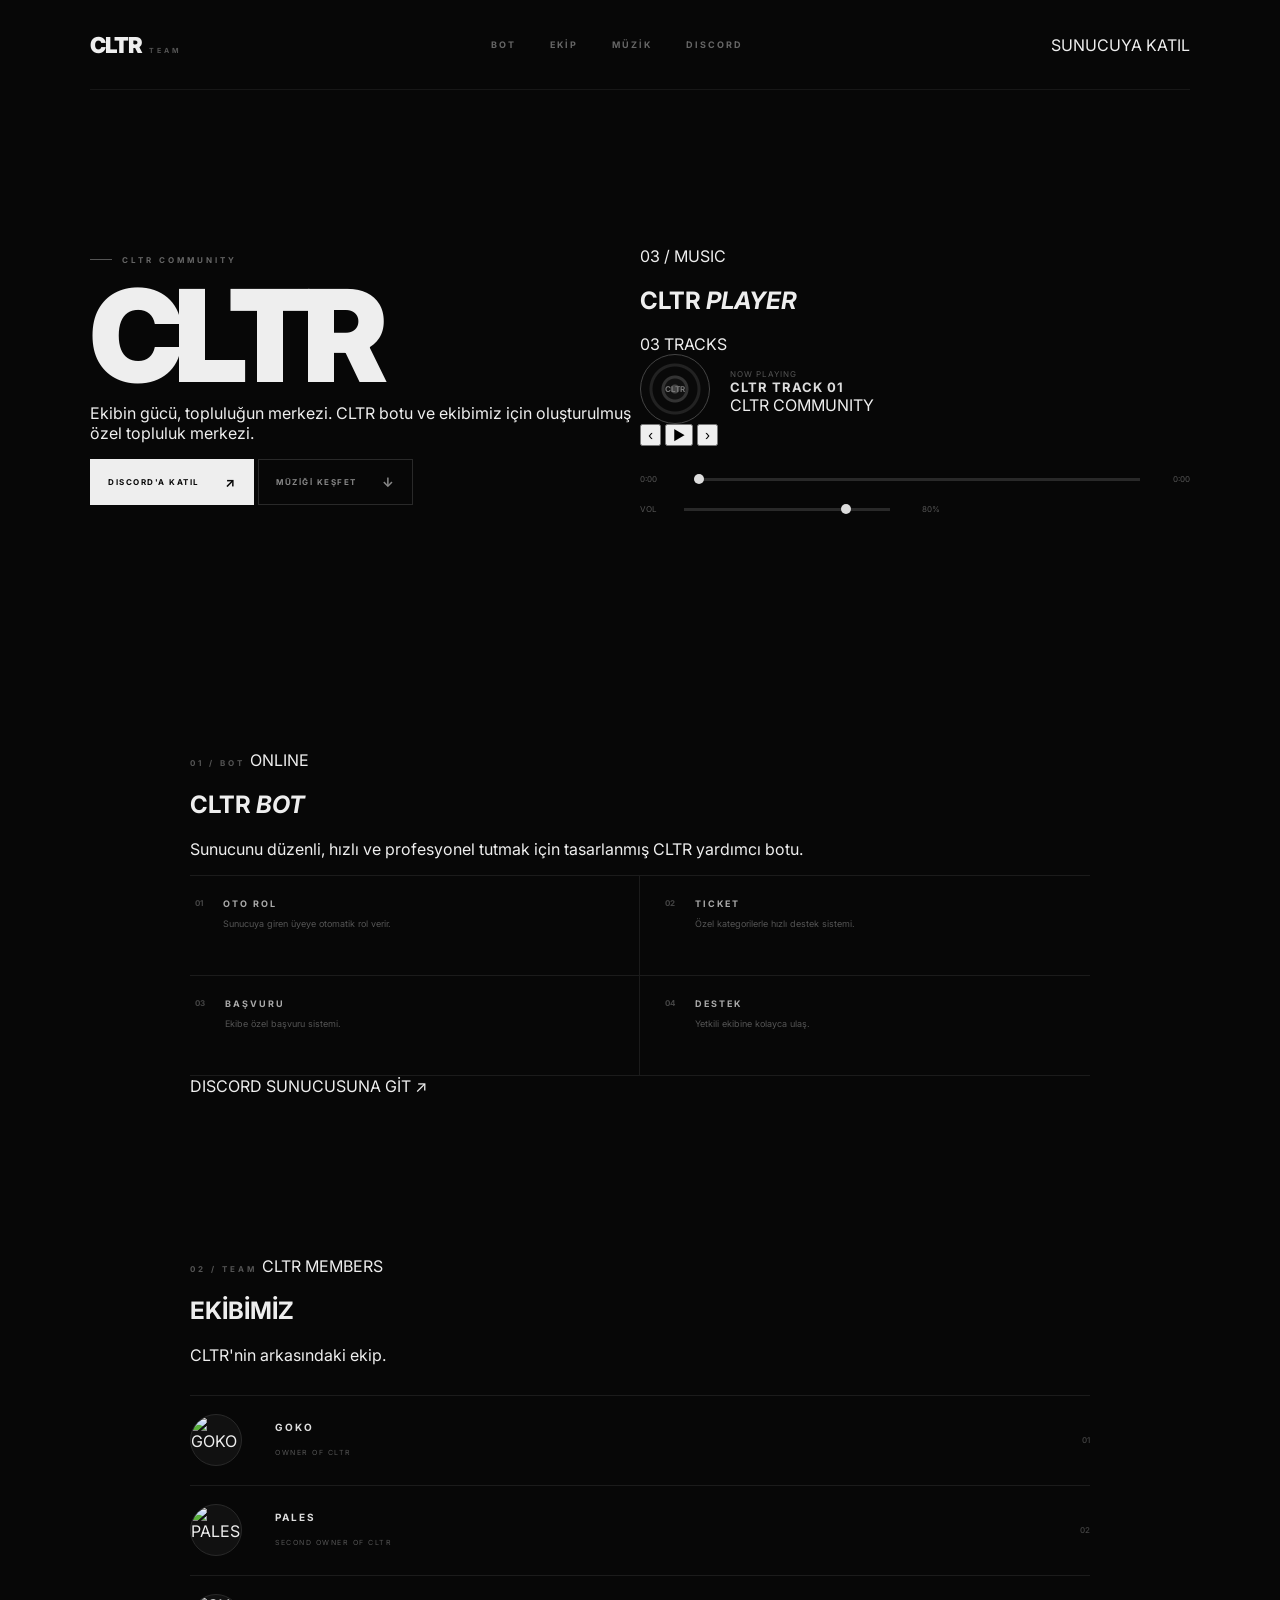
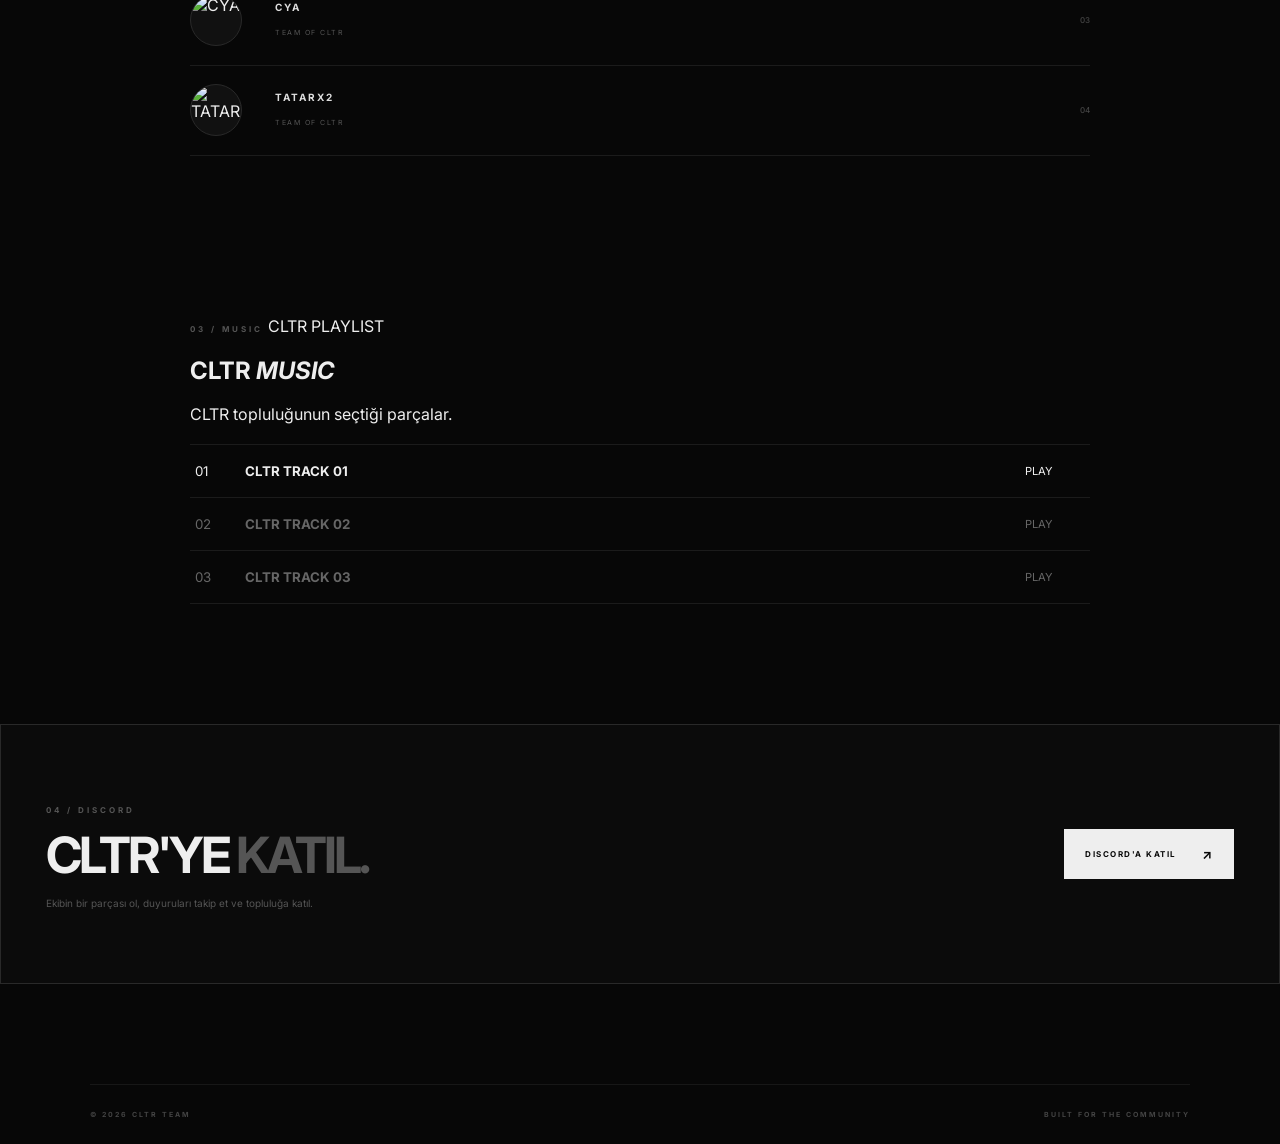
==== index.html @ 5820f18a "1" ====
<!DOCTYPE html>
<html lang="tr">

<head>

    <meta charset="UTF-8">

    <meta
        name="viewport"
        content="width=device-width, initial-scale=1.0"
    >

    <title>CLTR — Team & Community</title>

    <link rel="preconnect" href="https://fonts.googleapis.com">

    <link
        rel="preconnect"
        href="https://fonts.gstatic.com"
        crossorigin
    >

    <link
        href="https://fonts.googleapis.com/css2?family=Inter:wght@400;500;600;700;800;900&display=swap"
        rel="stylesheet"
    >

    <link
        rel="stylesheet"
        href="style.css"
    >

</head>


<body>


<!-- =====================================================
     HEADER
===================================================== -->

<header class="header">

    <a
        href="#"
        class="brand"
    >

        <span>CLTR</span>

        <small>TEAM</small>

    </a>


    <nav>

        <a href="#bot">BOT</a>

        <a href="#team">EKİP</a>

        <a href="#music">MÜZİK</a>

        <a href="#discord">DISCORD</a>

    </nav>


    <a
        href="https://discord.gg/cltrhouse"
        target="_blank"
        rel="noopener"
        class="nav-button"
    >

        SUNUCUYA KATIL

    </a>

</header>



<main>


<!-- =====================================================
     HERO
===================================================== -->

<section class="hero">


    <!-- SOL TARAF -->

    <div class="hero-left">

        <span class="eyebrow">

            <i></i>

            CLTR COMMUNITY

        </span>


        <h1>
            CLTR
        </h1>


        <p>

            Ekibin gücü, topluluğun merkezi.
            CLTR botu ve ekibimiz için oluşturulmuş
            özel topluluk merkezi.

        </p>


        <div class="hero-buttons">

            <a
                href="https://discord.gg/cltrhouse"
                target="_blank"
                rel="noopener"
                class="button primary"
            >

                DISCORD'A KATIL

                <span>↗</span>

            </a>


            <a
                href="#music"
                class="button secondary"
            >

                MÜZİĞİ KEŞFET

                <span>↓</span>

            </a>

        </div>

    </div>



    <!-- SAĞ TARAF PLAYER -->

    <div class="hero-player">


        <div class="hero-player-header">

            <div>

                <span class="player-label">
                    03 / MUSIC
                </span>

                <h2>
                    CLTR <em>PLAYER</em>
                </h2>

            </div>


            <span class="track-count">
                03 TRACKS
            </span>

        </div>



        <!-- NOW PLAYING -->

        <div class="now-playing">


            <div class="disc">

                <span>
                    CLTR
                </span>

            </div>


            <div class="song-info">

                <small>
                    NOW PLAYING
                </small>

                <strong id="songTitle">
                    CLTR TRACK 01
                </strong>

                <span id="songArtist">
                    CLTR COMMUNITY
                </span>

            </div>


        </div>



        <!-- KONTROLLER -->

        <div class="controls">


            <button
                type="button"
                id="prevBtn"
                aria-label="Önceki şarkı"
            >
                ‹
            </button>


            <button
                type="button"
                id="playBtn"
                class="play-button"
                aria-label="Oynat"
            >
                ▶
            </button>


            <button
                type="button"
                id="nextBtn"
                aria-label="Sonraki şarkı"
            >
                ›
            </button>


        </div>



        <!-- SÜRE -->

        <div class="timeline">

            <span id="currentTime">
                0:00
            </span>


            <input
                type="range"
                id="progress"
                min="0"
                max="100"
                value="0"
                step="0.1"
                aria-label="Şarkı ilerlemesi"
            >


            <span id="duration">
                0:00
            </span>

        </div>



        <!-- SES -->

        <div class="volume-row">

            <span>
                VOL
            </span>


            <input
                type="range"
                id="volume"
                min="0"
                max="1"
                value="0.8"
                step="0.01"
                aria-label="Ses"
            >


            <span id="volumeText">
                80%
            </span>

        </div>


    </div>


</section>



<!-- =====================================================
     BOT
===================================================== -->

<section
    id="bot"
    class="section"
>


    <div class="section-box">


        <div class="section-top">

            <span class="tag">
                01 / BOT
            </span>


            <span class="online">

                <i></i>

                ONLINE

            </span>

        </div>


        <h2 class="section-title">

            CLTR
            <em>BOT</em>

        </h2>


        <p class="section-description">

            Sunucunu düzenli, hızlı ve profesyonel tutmak
            için tasarlanmış CLTR yardımcı botu.

        </p>



        <div class="features">


            <article>

                <b>01</b>

                <div>

                    <strong>
                        OTO ROL
                    </strong>

                    <span>
                        Sunucuya giren üyeye otomatik rol verir.
                    </span>

                </div>

            </article>


            <article>

                <b>02</b>

                <div>

                    <strong>
                        TICKET
                    </strong>

                    <span>
                        Özel kategorilerle hızlı destek sistemi.
                    </span>

                </div>

            </article>


            <article>

                <b>03</b>

                <div>

                    <strong>
                        BAŞVURU
                    </strong>

                    <span>
                        Ekibe özel başvuru sistemi.
                    </span>

                </div>

            </article>


            <article>

                <b>04</b>

                <div>

                    <strong>
                        DESTEK
                    </strong>

                    <span>
                        Yetkili ekibine kolayca ulaş.
                    </span>

                </div>

            </article>


        </div>



        <a
            href="https://discord.gg/cltrhouse"
            target="_blank"
            rel="noopener"
            class="wide-button"
        >

            DISCORD SUNUCUSUNA GİT

            <span>↗</span>

        </a>


    </div>

</section>



<!-- =====================================================
     TEAM
===================================================== -->

<section
    id="team"
    class="section"
>


    <div class="section-box">


        <div class="section-top">

            <span class="tag">
                02 / TEAM
            </span>

            <span class="member-count">
                CLTR MEMBERS
            </span>

        </div>


        <h2 class="section-title">
            EKİBİMİZ
        </h2>


        <p class="section-description">
            CLTR'nin arkasındaki ekip.
        </p>



        <div class="members">


            <!-- GOKO -->

            <article class="member">

                <div class="avatar">

                    <img
                        src="https://i.hizliresim.com/iiesz8m.jpg"
                        alt="GOKO"
                    >

                </div>


                <div class="member-info">

                    <strong>
                        GOKO
                    </strong>

                    <span>
                        OWNER OF CLTR
                    </span>

                </div>


                <b>
                    01
                </b>

            </article>



            <!-- PALES -->

            <article class="member">

                <div class="avatar">

                    <img
                        src="https://i.hizliresim.com/eg77n0t.png"
                        alt="PALES"
                    >

                </div>


                <div class="member-info">

                    <strong>
                        PALES
                    </strong>

                    <span>
                        SECOND OWNER OF CLTR
                    </span>

                </div>


                <b>
                    02
                </b>

            </article>



            <!-- CYA -->

            <article class="member">

                <div class="avatar">

                    <img
                        src="https://i.hizliresim.com/c5vpa91.png"
                        alt="CYA"
                    >

                </div>


                <div class="member-info">

                    <strong>
                        CYA
                    </strong>

                    <span>
                        TEAM OF CLTR
                    </span>

                </div>


                <b>
                    03
                </b>

            </article>



            <!-- TATARX2 -->

            <article class="member">

                <div class="avatar">

                    <img
                        src="https://i.hizliresim.com/f1y0khs.png"
                        alt="TATARX2"
                    >

                </div>


                <div class="member-info">

                    <strong>
                        TATARX2
                    </strong>

                    <span>
                        TEAM OF CLTR
                    </span>

                </div>


                <b>
                    04
                </b>

            </article>


        </div>


    </div>

</section>



<!-- =====================================================
     MUSIC
===================================================== -->

<section
    id="music"
    class="section"
>


    <div class="section-box music-box">


        <div class="section-top">

            <span class="tag">
                03 / MUSIC
            </span>

            <span class="member-count">
                CLTR PLAYLIST
            </span>

        </div>


        <h2 class="section-title">

            CLTR
            <em>MUSIC</em>

        </h2>


        <p class="section-description">

            CLTR topluluğunun seçtiği parçalar.

        </p>



        <div class="track-list">


            <button
                type="button"
                class="track active"
                data-index="0"
            >

                <span>
                    01
                </span>

                <strong>
                    CLTR TRACK 01
                </strong>

                <small>
                    PLAY
                </small>

            </button>



            <button
                type="button"
                class="track"
                data-index="1"
            >

                <span>
                    02
                </span>

                <strong>
                    CLTR TRACK 02
                </strong>

                <small>
                    PLAY
                </small>

            </button>



            <button
                type="button"
                class="track"
                data-index="2"
            >

                <span>
                    03
                </span>

                <strong>
                    CLTR TRACK 03
                </strong>

                <small>
                    PLAY
                </small>

            </button>


        </div>


    </div>

</section>



<!-- =====================================================
     DISCORD
===================================================== -->

<section
    id="discord"
    class="discord-section"
>


    <div class="discord-box">


        <div>

            <span class="tag">
                04 / DISCORD
            </span>


            <h2>

                CLTR'YE
                <span>KATIL.</span>

            </h2>


            <p>

                Ekibin bir parçası ol,
                duyuruları takip et ve topluluğa katıl.

            </p>

        </div>



        <a
            href="https://discord.gg/cltrhouse"
            target="_blank"
            rel="noopener"
            class="button primary big"
        >

            DISCORD'A KATIL

            <span>↗</span>

        </a>


    </div>

</section>


</main>



<!-- =====================================================
     FOOTER
===================================================== -->

<footer>

    <span>
        © 2026 CLTR TEAM
    </span>


    <span>
        BUILT FOR THE COMMUNITY
    </span>

</footer>



<!-- =====================================================
     AUDIO
===================================================== -->

<audio
    id="audio"
    preload="metadata"
></audio>



<script src="script.js"></script>


</body>

</html>
---- style.css ----
/* =====================================================
   RESET
===================================================== */

* {
    box-sizing: border-box;
}

html {
    scroll-behavior: smooth;
}

body {
    margin: 0;
    padding: 0;
    background: #070707;
    color: #eee;
    font-family: "Inter", Arial, sans-serif;
    overflow-x: hidden;
}

a {
    color: inherit;
    text-decoration: none;
}

button,
input {
    font-family: inherit;
}


/* =====================================================
   HEADER
===================================================== */

.header {
    width: min(1100px, 90%);
    margin: 0 auto;
    height: 90px;

    display: flex;
    align-items: center;
    justify-content: space-between;

    border-bottom: 1px solid #171717;
}

.brand {
    display: flex;
    align-items: baseline;
    gap: 8px;
}

.brand span {
    color: #eee;
    font-size: 22px;
    font-weight: 900;
    letter-spacing: -1.5px;
}

.brand small {
    color: #555;
    font-size: 7px;
    font-weight: 700;
    letter-spacing: 3px;
}

nav {
    display: flex;
    align-items: center;
    gap: 34px;
}

nav a {
    color: #666;
    font-size: 9px;
    font-weight: 700;
    letter-spacing: 2px;

    transition: color .2s ease;
}

nav a:hover {
    color: #fff;
}

.nav-btn {
    padding: 11px 16px;

    border: 1px solid #333;

    color: #aaa;
    font-size: 8px;
    font-weight: 700;
    letter-spacing: 1.5px;

    transition: .2s ease;
}

.nav-btn:hover {
    color: #080808;
    background: #eee;
    border-color: #eee;
}


/* =====================================================
   HERO
===================================================== */

.hero {
    width: min(1100px, 90%);
    min-height: 580px;
    margin: 0 auto;

    display: grid;
    grid-template-columns: 1fr 1fr;
    align-items: center;

    position: relative;
}

.hero-copy {
    position: relative;
    z-index: 2;
}

.eyebrow {
    display: flex;
    align-items: center;
    gap: 10px;

    color: #666;

    font-size: 8px;
    font-weight: 700;
    letter-spacing: 3px;
}

.eyebrow i {
    width: 22px;
    height: 1px;
    display: block;
    background: #555;
}

.hero h1 {
    margin: 20px 0 15px;

    color: #eee;

    font-size: clamp(70px, 10vw, 150px);
    line-height: .8;
    font-weight: 900;
    letter-spacing: -9px;
}

.hero-copy p {
    width: min(430px, 100%);

    margin: 0;

    color: #666;

    font-size: 12px;
    line-height: 1.8;
}

.actions {
    display: flex;
    gap: 10px;
    margin-top: 30px;
}

.primary,
.secondary {
    display: inline-flex;
    align-items: center;
    gap: 25px;

    padding: 14px 17px;

    font-size: 8px;
    font-weight: 700;
    letter-spacing: 1.5px;

    transition: .2s ease;
}

.primary {
    color: #080808;
    background: #eee;
    border: 1px solid #eee;
}

.primary:hover {
    background: #fff;
}

.primary span,
.secondary span {
    font-size: 13px;
}

.secondary {
    color: #888;
    border: 1px solid #292929;
}

.secondary:hover {
    color: #eee;
    border-color: #666;
}


/* =====================================================
   HERO CLTR MARK
===================================================== */

.hero-mark {
    height: 400px;

    display: flex;
    align-items: center;
    justify-content: center;

    position: relative;
}

.chrome {
    position: relative;
    z-index: 3;

    color: #bbb;

    font-size: clamp(70px, 9vw, 130px);
    font-weight: 900;
    letter-spacing: -9px;

    text-shadow:
        0 1px 0 #fff,
        0 -1px 0 #555,
        2px 2px 0 #222,
        -2px -2px 0 #777;
}

.ring {
    position: absolute;

    border: 1px solid #222;
    border-radius: 50%;
}

.ring-a {
    width: 320px;
    height: 320px;
}

.ring-b {
    width: 220px;
    height: 220px;
    border-color: #303030;
}

.mark-line {
    position: absolute;
    bottom: 35px;

    color: #444;

    font-size: 7px;
    letter-spacing: 4px;
}


/* =====================================================
   SECTIONS
===================================================== */

.section {
    width: min(900px, 90%);
    margin: 0 auto;
    padding: 80px 0;
}

.panel {
    padding: 35px;

    border: 1px solid #292929;
    background: #0b0b0b;
}

.panel-head {
    display: flex;
    align-items: center;
    justify-content: space-between;

    margin-bottom: 25px;
}

.tag {
    color: #555;

    font-size: 8px;
    font-weight: 700;
    letter-spacing: 3px;
}

.count,
.music-count {
    color: #444;

    font-size: 7px;
    font-weight: 700;
    letter-spacing: 2px;
}

.status {
    display: flex;
    align-items: center;
    gap: 7px;

    color: #555;

    font-size: 7px;
    font-weight: 700;
    letter-spacing: 2px;
}

.status b {
    width: 5px;
    height: 5px;

    display: block;

    border-radius: 50%;
    background: #aaa;
}

.panel h2,
.music-head h2 {
    margin: 0 0 10px;

    color: #eee;

    font-size: 42px;
    line-height: 1;
    font-weight: 900;
    letter-spacing: -2.5px;
}

.panel h2 em,
.music-head h2 em {
    color: #666;
    font-style: normal;
}

.muted {
    margin: 0 0 35px;

    color: #555;

    font-size: 11px;
    line-height: 1.7;
}


/* =====================================================
   BOT FEATURES
===================================================== */

.features {
    display: grid;
    grid-template-columns: 1fr 1fr;

    border-top: 1px solid #1b1b1b;
}

.features article {
    min-height: 100px;
    padding: 22px 5px;

    display: flex;
    gap: 20px;

    border-bottom: 1px solid #1b1b1b;
}

.features article:nth-child(odd) {
    border-right: 1px solid #1b1b1b;
    padding-right: 25px;
}

.features article:nth-child(even) {
    padding-left: 25px;
}

.features article > b {
    color: #444;
    font-size: 8px;
}

.features strong {
    display: block;

    margin-bottom: 8px;

    color: #aaa;

    font-size: 9px;
    letter-spacing: 2px;
}

.features span {
    display: block;

    color: #555;

    font-size: 9px;
    line-height: 1.6;
}

.wide-btn {
    width: 100%;

    margin-top: 25px;
    padding: 16px;

    display: flex;
    justify-content: space-between;
    align-items: center;

    border: 1px solid #292929;

    color: #777;

    font-size: 8px;
    font-weight: 700;
    letter-spacing: 2px;

    transition: .2s ease;
}

.wide-btn:hover {
    color: #eee;
    border-color: #666;
}

.wide-btn span {
    font-size: 14px;
}


/* =====================================================
   TEAM
===================================================== */

.members {
    margin-top: 30px;

    border-top: 1px solid #1b1b1b;
}

.member {
    min-height: 90px;

    display: grid;
    grid-template-columns: 65px 1fr 30px;
    align-items: center;
    gap: 20px;

    border-bottom: 1px solid #1b1b1b;

    transition: background .2s ease;
}

.member:hover {
    background: #101010;
}

.avatar {
    width: 52px;
    height: 52px;

    overflow: hidden;

    border: 1px solid #292929;
    border-radius: 50%;

    background: #111;
}

.avatar img {
    width: 100%;
    height: 100%;

    display: block;

    object-fit: cover;
}

.member-info strong {
    display: block;

    margin-bottom: 6px;

    color: #ddd;

    font-size: 10px;
    letter-spacing: 2px;
}

.member-info span {
    color: #555;

    font-size: 7px;
    letter-spacing: 1.5px;
}

.member > b {
    color: #444;

    font-size: 8px;
    font-weight: 500;

    text-align: right;
}


/* =====================================================
   MUSIC HEAD
===================================================== */

.music-panel {
    padding: 0;
    border: 0;
    background: transparent;
}

.music-head {
    display: flex;
    justify-content: space-between;
    align-items: flex-end;

    margin-bottom: 30px;
}

.music-head p {
    margin: 0;

    color: #555;

    font-size: 10px;
}


/* =====================================================
   PLAYER
===================================================== */

.player {
    padding: 30px;

    border: 1px solid #292929;

    background: #0d0d0d;
}

.player-top {
    display: flex;
    align-items: center;
    justify-content: space-between;
}

.now-playing {
    display: flex;
    align-items: center;
    gap: 20px;
}


/* =====================================================
   DISC
===================================================== */

.disc {
    width: 70px;
    height: 70px;

    flex-shrink: 0;

    display: flex;
    align-items: center;
    justify-content: center;

    border: 1px solid #444;
    border-radius: 50%;

    background:
        radial-gradient(
            circle,
            #444 0 4px,
            #111 5px 10px,
            #333 11px 13px,
            #090909 14px 22px,
            #222 23px 25px,
            #090909 26px
        );

    color: #777;

    font-size: 8px;
    font-weight: 700;
}

.disc-center {
    width: 22px;
    height: 22px;

    display: flex;
    align-items: center;
    justify-content: center;

    border: 1px solid #444;
    border-radius: 50%;

    color: #777;

    font-size: 6px;
    letter-spacing: .5px;
}


/* =====================================================
   SONG INFO
===================================================== */

.song-info {
    display: flex;
    flex-direction: column;
}

.playing-label {
    margin-bottom: 7px;

    color: #444;

    font-size: 7px;
    font-weight: 700;
    letter-spacing: 3px;
}

.song-info strong {
    color: #ddd;

    font-size: 13px;
    letter-spacing: 1px;
}

.song-info small {
    margin-top: 5px;

    color: #555;

    font-size: 8px;
    letter-spacing: 1px;
}


/* =====================================================
   PLAYER CONTROLS
===================================================== */

.player-actions {
    display: flex;
    align-items: center;
    gap: 10px;
}

.control {
    width: 42px;
    height: 42px;

    display: flex;
    align-items: center;
    justify-content: center;

    border: 1px solid #333;

    background: #111;
    color: #aaa;

    cursor: pointer;

    font-size: 22px;

    transition: .2s ease;
}

.control:hover {
    color: #fff;
    border-color: #777;
}

.control.play {
    width: 52px;
    height: 52px;

    border-color: #eee;

    background: #eee;
    color: #080808;

    font-size: 13px;
}

.control.play:hover {
    background: #fff;
}


/* =====================================================
   TIMELINE
===================================================== */

.timeline {
    display: grid;
    grid-template-columns: 40px 1fr 40px;
    align-items: center;
    gap: 12px;

    margin-top: 28px;
}

.timeline span {
    color: #555;

    font-size: 8px;
}

.timeline span:last-child {
    text-align: right;
}


/* =====================================================
   RANGE
===================================================== */

input[type="range"] {
    width: 100%;
    height: 3px;

    appearance: none;
    -webkit-appearance: none;

    background: #292929;

    cursor: pointer;
    outline: none;
}

input[type="range"]::-webkit-slider-thumb {
    width: 10px;
    height: 10px;

    appearance: none;
    -webkit-appearance: none;

    border-radius: 50%;

    background: #ddd;
}

input[type="range"]::-moz-range-thumb {
    width: 10px;
    height: 10px;

    border: 0;
    border-radius: 50%;

    background: #ddd;
}


/* =====================================================
   VOLUME
===================================================== */

.volume-row {
    max-width: 300px;

    display: grid;
    grid-template-columns: 30px 1fr 40px;
    align-items: center;
    gap: 12px;

    margin-top: 20px;
}

.volume-row span {
    color: #555;

    font-size: 8px;
}

.volume-row span:last-child {
    text-align: right;
}


/* =====================================================
   TRACK LIST
===================================================== */

.track-list {
    margin-top: 20px;

    border-top: 1px solid #1b1b1b;
}

.track {
    width: 100%;
    min-height: 48px;

    display: grid;
    grid-template-columns: 50px 1fr 60px;
    align-items: center;

    padding: 18px 5px;

    border: 0;
    border-bottom: 1px solid #1b1b1b;

    background: transparent;

    color: #666;

    text-align: left;

    cursor: pointer;

    transition: .2s ease;
}

.track:hover {
    color: white;
    background: #101010;
}

.track.active {
    color: #eee;
}

.track-number {
    color: #444;

    font-size: 9px;
}

.track-name {
    font-size: 10px;
    font-weight: 700;
    letter-spacing: 2px;
}

.track-status {
    color: #444;

    font-size: 8px;
    letter-spacing: 2px;

    text-align: right;
}

.track.active .track-status {
    color: #eee;
}


/* =====================================================
   DISCORD
===================================================== */

.discord-section {
    padding-top: 40px;
    padding-bottom: 100px;
}

.discord-box {
    min-height: 260px;

    padding: 45px;

    display: flex;
    align-items: center;
    justify-content: space-between;

    border: 1px solid #292929;

    background: #0b0b0b;
}

.discord-box h2 {
    margin: 15px 0;

    color: #eee;

    font-size: 50px;
    line-height: .95;
    letter-spacing: -3px;
}

.discord-box h2 span {
    color: #555;
}

.discord-box p {
    max-width: 350px;

    margin: 0;

    color: #555;

    font-size: 10px;
    line-height: 1.7;
}

.primary.big {
    padding: 16px 20px;
}


/* =====================================================
   FOOTER
===================================================== */

footer {
    width: min(1100px, 90%);
    margin: 0 auto;

    padding: 25px 0;

    display: flex;
    justify-content: space-between;

    border-top: 1px solid #171717;

    color: #444;

    font-size: 7px;
    font-weight: 700;
    letter-spacing: 2px;
}


/* =====================================================
   MOBILE
===================================================== */

@media (max-width: 700px) {

    .header {
        height: auto;
        min-height: 80px;

        flex-wrap: wrap;
        gap: 20px;

        padding: 20px 0;
    }

    nav {
        order: 3;

        width: 100%;

        justify-content: center;

        gap: 20px;
    }

    .hero {
        min-height: auto;

        grid-template-columns: 1fr;

        padding: 80px 0;
    }

    .hero-mark {
        height: 280px;

        margin-top: 40px;
    }

    .ring-a {
        width: 250px;
        height: 250px;
    }

    .ring-b {
        width: 170px;
        height: 170px;
    }

    .chrome {
        font-size: 75px;
    }

    .panel {
        padding: 22px;
    }

    .features {
        grid-template-columns: 1fr;
    }

    .features article:nth-child(odd) {
        border-right: 0;
        padding-right: 5px;
    }

    .features article:nth-child(even) {
        padding-left: 5px;
    }

    .music-head {
        align-items: flex-start;
        flex-direction: column;
        gap: 15px;
    }

    .music-head h2 {
        font-size: 35px;
    }

    .player {
        padding: 20px;
    }

    .player-top {
        flex-direction: column;
        align-items: flex-start;
        gap: 25px;
    }

    .player-actions {
        width: 100%;
        justify-content: center;
    }

    .discord-box {
        padding: 30px;

        align-items: flex-start;
        flex-direction: column;

        gap: 30px;
    }

    .discord-box h2 {
        font-size: 40px;
    }

    footer {
        flex-direction: column;
        gap: 10px;
    }

}


@media (max-width: 450px) {

    .header {
        align-items: flex-start;
    }

    .nav-btn {
        display: none;
    }

    nav {
        justify-content: flex-start;
        flex-wrap: wrap;
    }

    .actions {
        flex-direction: column;
        align-items: flex-start;
    }

    .hero h1 {
        font-size: 80px;
    }

    .panel h2 {
        font-size: 34px;
    }

    .player {
        padding: 18px;
    }

    .now-playing {
        gap: 14px;
    }

    .disc {
        width: 58px;
        height: 58px;
    }

    .song-info strong {
        font-size: 11px;
    }

    .timeline {
        grid-template-columns: 32px 1fr 32px;
        gap: 7px;
    }

    .track {
        grid-template-columns: 35px 1fr 45px;
    }

}
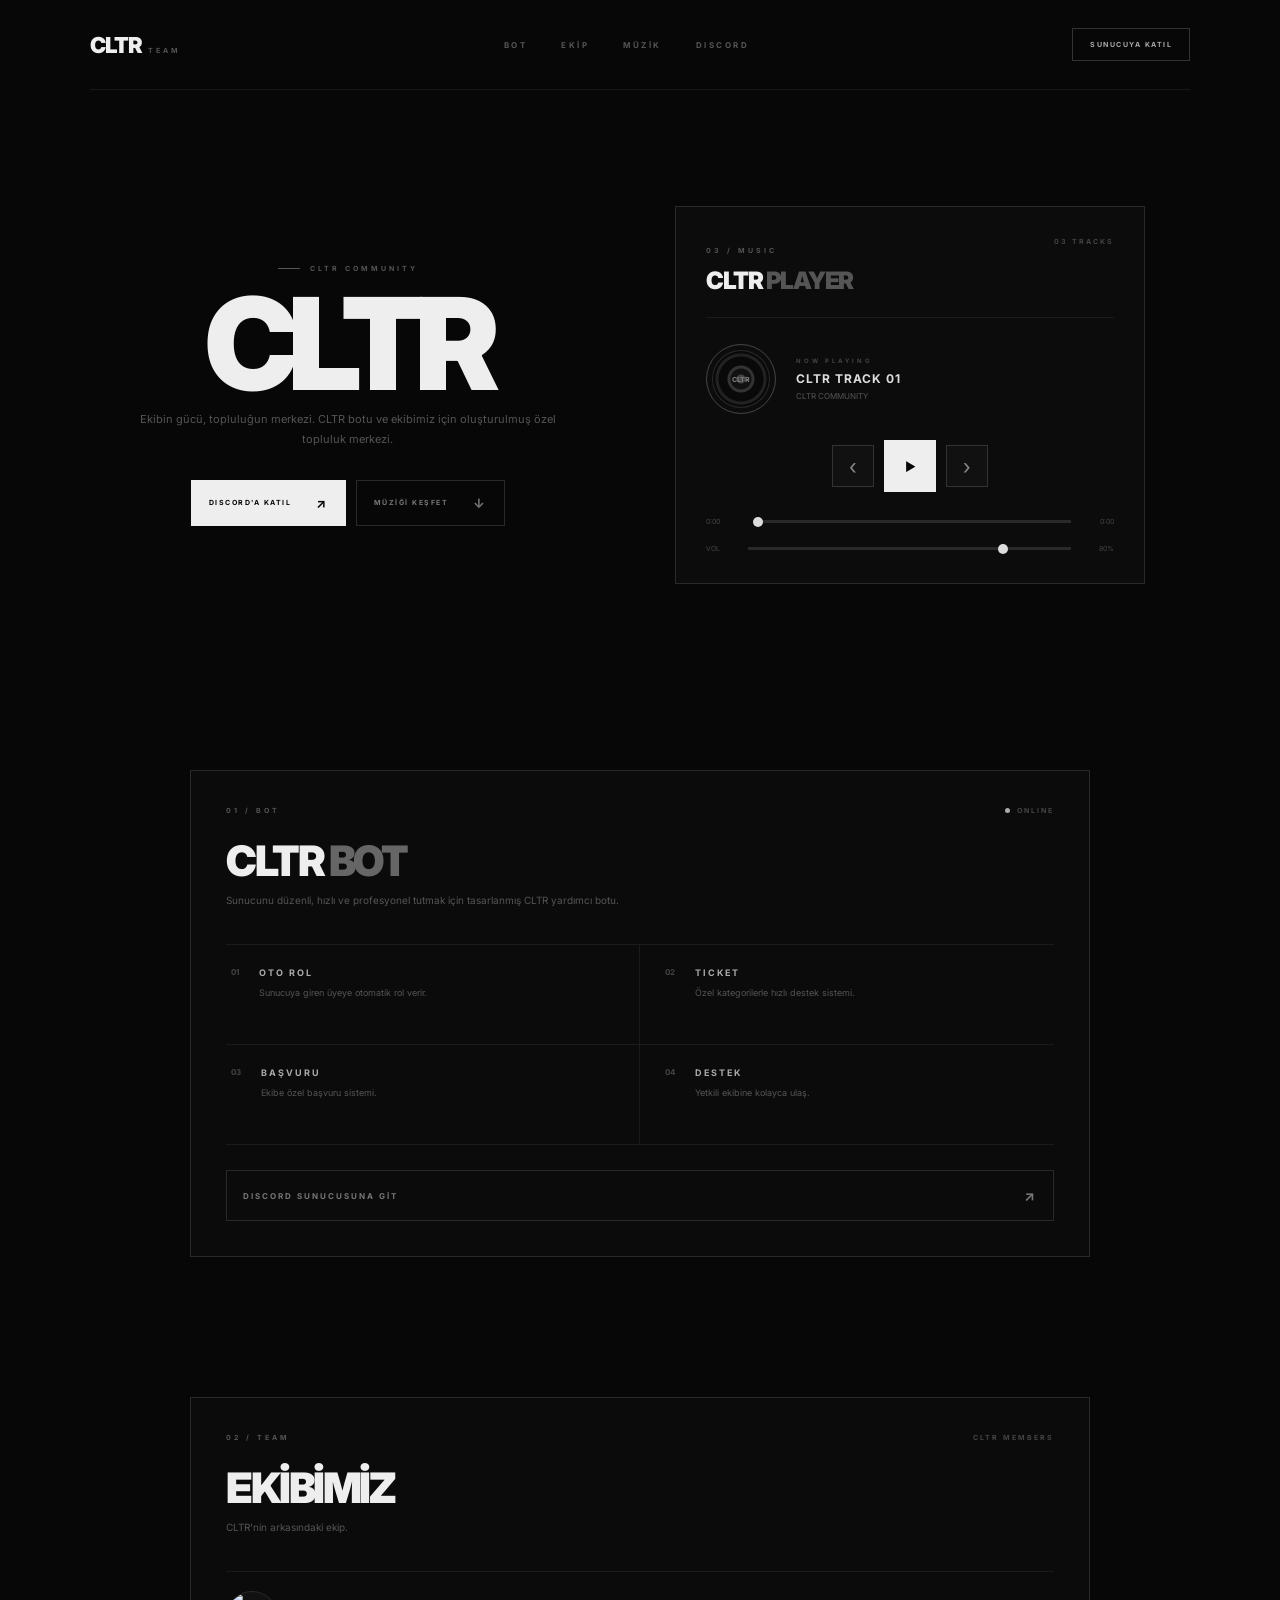
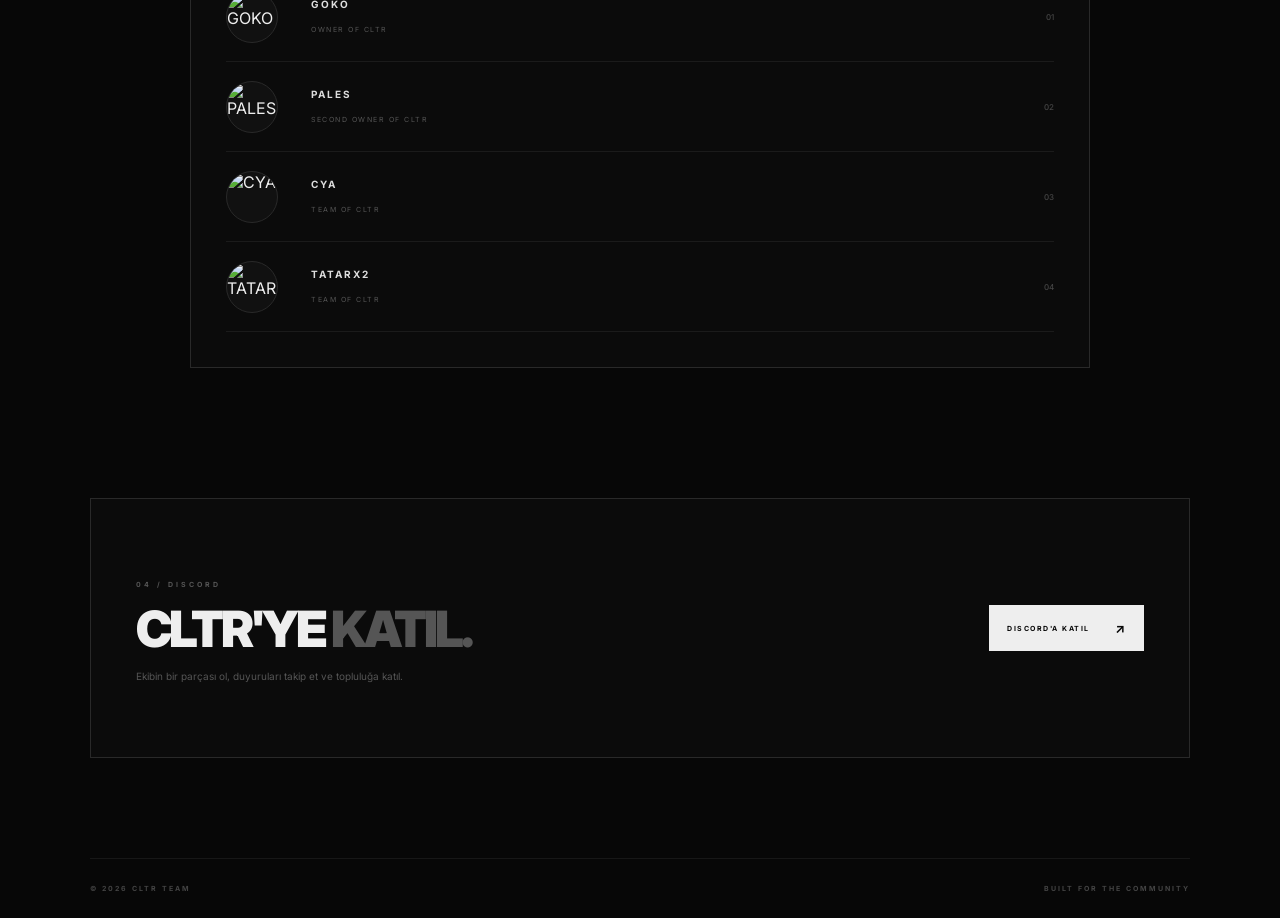
==== commit 3dd1eedf: "2" ====
--- a/index.html
+++ b/index.html
@@ -653,122 +653,7 @@
 
 
 
-<!-- =====================================================
-     MUSIC
-===================================================== -->
-
-<section
-    id="music"
-    class="section"
->
-
-
-    <div class="section-box music-box">
-
-
-        <div class="section-top">
-
-            <span class="tag">
-                03 / MUSIC
-            </span>
-
-            <span class="member-count">
-                CLTR PLAYLIST
-            </span>
-
-        </div>
-
-
-        <h2 class="section-title">
-
-            CLTR
-            <em>MUSIC</em>
-
-        </h2>
-
-
-        <p class="section-description">
-
-            CLTR topluluğunun seçtiği parçalar.
-
-        </p>
-
-
-
-        <div class="track-list">
-
-
-            <button
-                type="button"
-                class="track active"
-                data-index="0"
-            >
-
-                <span>
-                    01
-                </span>
-
-                <strong>
-                    CLTR TRACK 01
-                </strong>
-
-                <small>
-                    PLAY
-                </small>
-
-            </button>
-
-
-
-            <button
-                type="button"
-                class="track"
-                data-index="1"
-            >
-
-                <span>
-                    02
-                </span>
-
-                <strong>
-                    CLTR TRACK 02
-                </strong>
-
-                <small>
-                    PLAY
-                </small>
-
-            </button>
-
-
-
-            <button
-                type="button"
-                class="track"
-                data-index="2"
-            >
-
-                <span>
-                    03
-                </span>
-
-                <strong>
-                    CLTR TRACK 03
-                </strong>
-
-                <small>
-                    PLAY
-                </small>
-
-            </button>
-
-
-        </div>
-
-
-    </div>
-
-</section>
+
 
 
 
--- a/style.css
+++ b/style.css
@@ -13,9 +13,12 @@
 body {
     margin: 0;
     padding: 0;
+
     background: #070707;
     color: #eee;
+
     font-family: "Inter", Arial, sans-serif;
+
     overflow-x: hidden;
 }
 
@@ -36,71 +39,91 @@
 
 .header {
     width: min(1100px, 90%);
+    height: 90px;
+
     margin: 0 auto;
-    height: 90px;
 
     display: flex;
     align-items: center;
     justify-content: space-between;
 
-    border-bottom: 1px solid #171717;
-}
+    border-bottom: 1px solid #181818;
+}
+
+
+/* LOGO */
 
 .brand {
     display: flex;
     align-items: baseline;
-    gap: 8px;
+    gap: 7px;
 }
 
 .brand span {
     color: #eee;
+
     font-size: 22px;
     font-weight: 900;
+
     letter-spacing: -1.5px;
 }
 
 .brand small {
     color: #555;
+
     font-size: 7px;
     font-weight: 700;
+
     letter-spacing: 3px;
 }
 
+
+/* NAV */
+
 nav {
     display: flex;
     align-items: center;
+
     gap: 34px;
 }
 
 nav a {
-    color: #666;
-    font-size: 9px;
-    font-weight: 700;
-    letter-spacing: 2px;
-
-    transition: color .2s ease;
-}
-
-nav a:hover {
-    color: #fff;
-}
-
-.nav-btn {
-    padding: 11px 16px;
-
-    border: 1px solid #333;
-
-    color: #aaa;
+    color: #555;
+
     font-size: 8px;
     font-weight: 700;
+
+    letter-spacing: 2.5px;
+
+    transition: color .2s ease;
+}
+
+nav a:hover {
+    color: #eee;
+}
+
+
+/* NAV BUTTON */
+
+.nav-button {
+    padding: 11px 17px;
+
+    border: 1px solid #333;
+
+    color: #aaa;
+
+    font-size: 7px;
+    font-weight: 700;
+
     letter-spacing: 1.5px;
 
     transition: .2s ease;
 }
 
-.nav-btn:hover {
-    color: #080808;
+.nav-button:hover {
     background: #eee;
+    color: #070707;
+
     border-color: #eee;
 }
 
@@ -111,478 +134,233 @@
 
 .hero {
     width: min(1100px, 90%);
-    min-height: 580px;
+
+    min-height: 610px;
+
     margin: 0 auto;
 
     display: grid;
+
     grid-template-columns: 1fr 1fr;
-    align-items: center;
-
-    position: relative;
-}
-
-.hero-copy {
-    position: relative;
-    z-index: 2;
-}
+
+    align-items: center;
+
+    gap: 70px;
+}
+
+
+/* SOL */
+
+.hero-left {
+    display: flex;
+
+    flex-direction: column;
+
+    align-items: center;
+
+    text-align: center;
+}
+
+
+/* EYEBROW */
 
 .eyebrow {
     display: flex;
-    align-items: center;
+
+    align-items: center;
+
     gap: 10px;
 
-    color: #666;
-
-    font-size: 8px;
+    color: #555;
+
+    font-size: 7px;
     font-weight: 700;
+
     letter-spacing: 3px;
 }
 
 .eyebrow i {
     width: 22px;
     height: 1px;
-    display: block;
+
     background: #555;
 }
 
-.hero h1 {
+
+/* CLTR */
+
+.hero-left h1 {
     margin: 20px 0 15px;
 
     color: #eee;
 
-    font-size: clamp(70px, 10vw, 150px);
+    font-size: clamp(90px, 10vw, 145px);
+
     line-height: .8;
+
     font-weight: 900;
-    letter-spacing: -9px;
-}
-
-.hero-copy p {
-    width: min(430px, 100%);
+
+    letter-spacing: -10px;
+}
+
+
+/* TEXT */
+
+.hero-left p {
+    width: 430px;
+    max-width: 100%;
 
     margin: 0;
 
-    color: #666;
-
-    font-size: 12px;
+    color: #555;
+
+    font-size: 11px;
+
     line-height: 1.8;
 }
 
-.actions {
-    display: flex;
+
+/* BUTTONS */
+
+.hero-buttons {
+    display: flex;
+
     gap: 10px;
+
     margin-top: 30px;
 }
 
-.primary,
-.secondary {
+.button {
     display: inline-flex;
-    align-items: center;
+
+    align-items: center;
+    justify-content: space-between;
+
     gap: 25px;
 
     padding: 14px 17px;
 
-    font-size: 8px;
+    font-size: 7px;
+
     font-weight: 700;
+
     letter-spacing: 1.5px;
 
     transition: .2s ease;
 }
 
-.primary {
+.button.primary {
     color: #080808;
+
     background: #eee;
+
     border: 1px solid #eee;
 }
 
-.primary:hover {
+.button.primary:hover {
     background: #fff;
 }
 
-.primary span,
-.secondary span {
+.button.secondary {
+    color: #777;
+
+    border: 1px solid #292929;
+}
+
+.button.secondary:hover {
+    color: #eee;
+
+    border-color: #666;
+}
+
+.button span {
     font-size: 13px;
 }
 
-.secondary {
-    color: #888;
+
+/* =====================================================
+   HERO PLAYER
+===================================================== */
+
+.hero-player {
+    width: 100%;
+
+    max-width: 470px;
+
+    padding: 30px;
+
     border: 1px solid #292929;
-}
-
-.secondary:hover {
+
+    background: #0c0c0c;
+}
+
+
+/* HEADER */
+
+.hero-player-header {
+    display: flex;
+
+    align-items: flex-start;
+    justify-content: space-between;
+
+    padding-bottom: 22px;
+
+    border-bottom: 1px solid #1c1c1c;
+}
+
+.player-label {
+    color: #555;
+
+    font-size: 7px;
+
+    font-weight: 700;
+
+    letter-spacing: 3px;
+}
+
+.hero-player-header h2 {
+    margin: 9px 0 0;
+
     color: #eee;
-    border-color: #666;
-}
-
-
-/* =====================================================
-   HERO CLTR MARK
-===================================================== */
-
-.hero-mark {
-    height: 400px;
-
-    display: flex;
-    align-items: center;
-    justify-content: center;
-
-    position: relative;
-}
-
-.chrome {
-    position: relative;
-    z-index: 3;
-
-    color: #bbb;
-
-    font-size: clamp(70px, 9vw, 130px);
+
+    font-size: 24px;
+
     font-weight: 900;
-    letter-spacing: -9px;
-
-    text-shadow:
-        0 1px 0 #fff,
-        0 -1px 0 #555,
-        2px 2px 0 #222,
-        -2px -2px 0 #777;
-}
-
-.ring {
-    position: absolute;
-
-    border: 1px solid #222;
-    border-radius: 50%;
-}
-
-.ring-a {
-    width: 320px;
-    height: 320px;
-}
-
-.ring-b {
-    width: 220px;
-    height: 220px;
-    border-color: #303030;
-}
-
-.mark-line {
-    position: absolute;
-    bottom: 35px;
-
+
+    letter-spacing: -1.5px;
+}
+
+.hero-player-header h2 em {
+    color: #555;
+
+    font-style: normal;
+}
+
+.track-count {
     color: #444;
 
     font-size: 7px;
-    letter-spacing: 4px;
-}
-
-
-/* =====================================================
-   SECTIONS
-===================================================== */
-
-.section {
-    width: min(900px, 90%);
-    margin: 0 auto;
-    padding: 80px 0;
-}
-
-.panel {
-    padding: 35px;
-
-    border: 1px solid #292929;
-    background: #0b0b0b;
-}
-
-.panel-head {
-    display: flex;
-    align-items: center;
-    justify-content: space-between;
-
-    margin-bottom: 25px;
-}
-
-.tag {
-    color: #555;
-
-    font-size: 8px;
+
     font-weight: 700;
-    letter-spacing: 3px;
-}
-
-.count,
-.music-count {
-    color: #444;
-
-    font-size: 7px;
-    font-weight: 700;
+
     letter-spacing: 2px;
 }
 
-.status {
-    display: flex;
-    align-items: center;
-    gap: 7px;
-
-    color: #555;
-
-    font-size: 7px;
-    font-weight: 700;
-    letter-spacing: 2px;
-}
-
-.status b {
-    width: 5px;
-    height: 5px;
-
-    display: block;
-
-    border-radius: 50%;
-    background: #aaa;
-}
-
-.panel h2,
-.music-head h2 {
-    margin: 0 0 10px;
-
-    color: #eee;
-
-    font-size: 42px;
-    line-height: 1;
-    font-weight: 900;
-    letter-spacing: -2.5px;
-}
-
-.panel h2 em,
-.music-head h2 em {
-    color: #666;
-    font-style: normal;
-}
-
-.muted {
-    margin: 0 0 35px;
-
-    color: #555;
-
-    font-size: 11px;
-    line-height: 1.7;
-}
-
-
-/* =====================================================
-   BOT FEATURES
-===================================================== */
-
-.features {
-    display: grid;
-    grid-template-columns: 1fr 1fr;
-
-    border-top: 1px solid #1b1b1b;
-}
-
-.features article {
-    min-height: 100px;
-    padding: 22px 5px;
-
-    display: flex;
+
+/* NOW PLAYING */
+
+.now-playing {
+    display: flex;
+
+    align-items: center;
+
     gap: 20px;
 
-    border-bottom: 1px solid #1b1b1b;
-}
-
-.features article:nth-child(odd) {
-    border-right: 1px solid #1b1b1b;
-    padding-right: 25px;
-}
-
-.features article:nth-child(even) {
-    padding-left: 25px;
-}
-
-.features article > b {
-    color: #444;
-    font-size: 8px;
-}
-
-.features strong {
-    display: block;
-
-    margin-bottom: 8px;
-
-    color: #aaa;
-
-    font-size: 9px;
-    letter-spacing: 2px;
-}
-
-.features span {
-    display: block;
-
-    color: #555;
-
-    font-size: 9px;
-    line-height: 1.6;
-}
-
-.wide-btn {
-    width: 100%;
-
-    margin-top: 25px;
-    padding: 16px;
-
-    display: flex;
-    justify-content: space-between;
-    align-items: center;
-
-    border: 1px solid #292929;
-
-    color: #777;
-
-    font-size: 8px;
-    font-weight: 700;
-    letter-spacing: 2px;
-
-    transition: .2s ease;
-}
-
-.wide-btn:hover {
-    color: #eee;
-    border-color: #666;
-}
-
-.wide-btn span {
-    font-size: 14px;
-}
-
-
-/* =====================================================
-   TEAM
-===================================================== */
-
-.members {
-    margin-top: 30px;
-
-    border-top: 1px solid #1b1b1b;
-}
-
-.member {
-    min-height: 90px;
-
-    display: grid;
-    grid-template-columns: 65px 1fr 30px;
-    align-items: center;
-    gap: 20px;
-
-    border-bottom: 1px solid #1b1b1b;
-
-    transition: background .2s ease;
-}
-
-.member:hover {
-    background: #101010;
-}
-
-.avatar {
-    width: 52px;
-    height: 52px;
-
-    overflow: hidden;
-
-    border: 1px solid #292929;
-    border-radius: 50%;
-
-    background: #111;
-}
-
-.avatar img {
-    width: 100%;
-    height: 100%;
-
-    display: block;
-
-    object-fit: cover;
-}
-
-.member-info strong {
-    display: block;
-
-    margin-bottom: 6px;
-
-    color: #ddd;
-
-    font-size: 10px;
-    letter-spacing: 2px;
-}
-
-.member-info span {
-    color: #555;
-
-    font-size: 7px;
-    letter-spacing: 1.5px;
-}
-
-.member > b {
-    color: #444;
-
-    font-size: 8px;
-    font-weight: 500;
-
-    text-align: right;
-}
-
-
-/* =====================================================
-   MUSIC HEAD
-===================================================== */
-
-.music-panel {
-    padding: 0;
-    border: 0;
-    background: transparent;
-}
-
-.music-head {
-    display: flex;
-    justify-content: space-between;
-    align-items: flex-end;
-
-    margin-bottom: 30px;
-}
-
-.music-head p {
-    margin: 0;
-
-    color: #555;
-
-    font-size: 10px;
-}
-
-
-/* =====================================================
-   PLAYER
-===================================================== */
-
-.player {
-    padding: 30px;
-
-    border: 1px solid #292929;
-
-    background: #0d0d0d;
-}
-
-.player-top {
-    display: flex;
-    align-items: center;
-    justify-content: space-between;
-}
-
-.now-playing {
-    display: flex;
-    align-items: center;
-    gap: 20px;
-}
-
-
-/* =====================================================
-   DISC
-===================================================== */
+    padding: 26px 0;
+}
+
+
+/* DISC */
 
 .disc {
     width: 70px;
@@ -591,10 +369,12 @@
     flex-shrink: 0;
 
     display: flex;
+
     align-items: center;
     justify-content: center;
 
     border: 1px solid #444;
+
     border-radius: 50%;
 
     background:
@@ -610,137 +390,111 @@
 
     color: #777;
 
-    font-size: 8px;
+    font-size: 7px;
+
+    font-weight: 800;
+
+    box-shadow:
+        inset 0 0 0 5px #0c0c0c,
+        inset 0 0 0 6px #292929;
+}
+
+
+/* SONG INFO */
+
+.song-info {
+    display: flex;
+
+    flex-direction: column;
+}
+
+.song-info small {
+    margin-bottom: 7px;
+
+    color: #444;
+
+    font-size: 6px;
+
     font-weight: 700;
-}
-
-.disc-center {
-    width: 22px;
-    height: 22px;
-
-    display: flex;
-    align-items: center;
-    justify-content: center;
-
-    border: 1px solid #444;
-    border-radius: 50%;
-
-    color: #777;
-
-    font-size: 6px;
-    letter-spacing: .5px;
-}
-
-
-/* =====================================================
-   SONG INFO
-===================================================== */
-
-.song-info {
-    display: flex;
-    flex-direction: column;
-}
-
-.playing-label {
-    margin-bottom: 7px;
-
-    color: #444;
-
-    font-size: 7px;
-    font-weight: 700;
+
     letter-spacing: 3px;
 }
 
 .song-info strong {
     color: #ddd;
 
-    font-size: 13px;
+    font-size: 12px;
+
     letter-spacing: 1px;
 }
 
-.song-info small {
+.song-info span {
     margin-top: 5px;
 
     color: #555;
 
     font-size: 8px;
-    letter-spacing: 1px;
-}
-
-
-/* =====================================================
-   PLAYER CONTROLS
-===================================================== */
-
-.player-actions {
-    display: flex;
-    align-items: center;
+}
+
+
+/* =====================================================
+   CONTROLS
+===================================================== */
+
+.controls {
+    display: flex;
+
+    align-items: center;
+    justify-content: center;
+
     gap: 10px;
-}
-
-.control {
+
+    margin-bottom: 25px;
+}
+
+.controls button {
     width: 42px;
     height: 42px;
 
     display: flex;
+
     align-items: center;
     justify-content: center;
 
     border: 1px solid #333;
 
     background: #111;
-    color: #aaa;
+
+    color: #888;
 
     cursor: pointer;
 
-    font-size: 22px;
+    font-size: 21px;
 
     transition: .2s ease;
 }
 
-.control:hover {
+.controls button:hover {
     color: #fff;
+
     border-color: #777;
 }
 
-.control.play {
+.controls .play-button {
     width: 52px;
     height: 52px;
 
     border-color: #eee;
 
     background: #eee;
+
     color: #080808;
 
-    font-size: 13px;
-}
-
-.control.play:hover {
+    font-size: 12px;
+}
+
+.controls .play-button:hover {
     background: #fff;
-}
-
-
-/* =====================================================
-   TIMELINE
-===================================================== */
-
-.timeline {
-    display: grid;
-    grid-template-columns: 40px 1fr 40px;
-    align-items: center;
-    gap: 12px;
-
-    margin-top: 28px;
-}
-
-.timeline span {
-    color: #555;
-
-    font-size: 8px;
-}
-
-.timeline span:last-child {
-    text-align: right;
 }
 
 
@@ -755,10 +509,13 @@
     appearance: none;
     -webkit-appearance: none;
 
+    border: 0;
+
+    outline: none;
+
     background: #292929;
 
     cursor: pointer;
-    outline: none;
 }
 
 input[type="range"]::-webkit-slider-thumb {
@@ -768,6 +525,8 @@
     appearance: none;
     -webkit-appearance: none;
 
+    border: 0;
+
     border-radius: 50%;
 
     background: #ddd;
@@ -778,6 +537,7 @@
     height: 10px;
 
     border: 0;
+
     border-radius: 50%;
 
     background: #ddd;
@@ -785,24 +545,50 @@
 
 
 /* =====================================================
+   TIMELINE
+===================================================== */
+
+.timeline {
+    display: grid;
+
+    grid-template-columns: 35px 1fr 35px;
+
+    align-items: center;
+
+    gap: 10px;
+}
+
+.timeline span {
+    color: #444;
+
+    font-size: 7px;
+}
+
+.timeline span:last-child {
+    text-align: right;
+}
+
+
+/* =====================================================
    VOLUME
 ===================================================== */
 
 .volume-row {
-    max-width: 300px;
-
     display: grid;
-    grid-template-columns: 30px 1fr 40px;
-    align-items: center;
-    gap: 12px;
-
-    margin-top: 20px;
+
+    grid-template-columns: 30px 1fr 35px;
+
+    align-items: center;
+
+    gap: 10px;
+
+    margin-top: 18px;
 }
 
 .volume-row span {
-    color: #555;
-
-    font-size: 8px;
+    color: #444;
+
+    font-size: 7px;
 }
 
 .volume-row span:last-child {
@@ -811,26 +597,318 @@
 
 
 /* =====================================================
-   TRACK LIST
-===================================================== */
+   SECTION
+===================================================== */
+
+.section {
+    width: min(900px, 90%);
+
+    margin: 0 auto;
+
+    padding: 70px 0;
+}
+
+.section-box {
+    padding: 35px;
+
+    border: 1px solid #292929;
+
+    background: #0b0b0b;
+}
+
+
+/* SECTION TOP */
+
+.section-top {
+    display: flex;
+
+    align-items: center;
+    justify-content: space-between;
+
+    margin-bottom: 25px;
+}
+
+.tag {
+    color: #555;
+
+    font-size: 7px;
+
+    font-weight: 700;
+
+    letter-spacing: 3px;
+}
+
+.online,
+.member-count {
+    color: #444;
+
+    font-size: 7px;
+
+    font-weight: 700;
+
+    letter-spacing: 2px;
+}
+
+.online {
+    display: flex;
+
+    align-items: center;
+
+    gap: 7px;
+}
+
+.online i {
+    width: 5px;
+    height: 5px;
+
+    border-radius: 50%;
+
+    background: #aaa;
+}
+
+
+/* TITLES */
+
+.section-title {
+    margin: 0 0 10px;
+
+    color: #eee;
+
+    font-size: 42px;
+
+    font-weight: 900;
+
+    line-height: 1;
+
+    letter-spacing: -2.5px;
+}
+
+.section-title em {
+    color: #666;
+
+    font-style: normal;
+}
+
+.section-description {
+    margin: 0 0 35px;
+
+    color: #555;
+
+    font-size: 10px;
+
+    line-height: 1.7;
+}
+
+
+/* =====================================================
+   BOT FEATURES
+===================================================== */
+
+.features {
+    display: grid;
+
+    grid-template-columns: 1fr 1fr;
+
+    border-top: 1px solid #1b1b1b;
+}
+
+.features article {
+    min-height: 100px;
+
+    display: flex;
+
+    gap: 20px;
+
+    padding: 22px 5px;
+
+    border-bottom: 1px solid #1b1b1b;
+}
+
+.features article:nth-child(odd) {
+    padding-right: 25px;
+
+    border-right: 1px solid #1b1b1b;
+}
+
+.features article:nth-child(even) {
+    padding-left: 25px;
+}
+
+.features article > b {
+    color: #444;
+
+    font-size: 8px;
+}
+
+.features strong {
+    display: block;
+
+    margin-bottom: 8px;
+
+    color: #aaa;
+
+    font-size: 9px;
+
+    letter-spacing: 2px;
+}
+
+.features span {
+    display: block;
+
+    color: #555;
+
+    font-size: 9px;
+
+    line-height: 1.6;
+}
+
+
+/* WIDE BUTTON */
+
+.wide-button {
+    width: 100%;
+
+    margin-top: 25px;
+
+    padding: 16px;
+
+    display: flex;
+
+    align-items: center;
+    justify-content: space-between;
+
+    border: 1px solid #292929;
+
+    color: #777;
+
+    font-size: 8px;
+
+    font-weight: 700;
+
+    letter-spacing: 2px;
+
+    transition: .2s ease;
+}
+
+.wide-button:hover {
+    color: #eee;
+
+    border-color: #666;
+}
+
+.wide-button span {
+    font-size: 14px;
+}
+
+
+/* =====================================================
+   TEAM
+===================================================== */
+
+.members {
+    border-top: 1px solid #1b1b1b;
+}
+
+.member {
+    min-height: 90px;
+
+    display: grid;
+
+    grid-template-columns: 65px 1fr 30px;
+
+    align-items: center;
+
+    gap: 20px;
+
+    border-bottom: 1px solid #1b1b1b;
+
+    transition: background .2s ease;
+}
+
+.member:hover {
+    background: #101010;
+}
+
+.avatar {
+    width: 52px;
+    height: 52px;
+
+    overflow: hidden;
+
+    border: 1px solid #292929;
+
+    border-radius: 50%;
+
+    background: #111;
+}
+
+.avatar img {
+    width: 100%;
+    height: 100%;
+
+    display: block;
+
+    object-fit: cover;
+}
+
+.member-info strong {
+    display: block;
+
+    margin-bottom: 6px;
+
+    color: #ddd;
+
+    font-size: 10px;
+
+    letter-spacing: 2px;
+}
+
+.member-info span {
+    color: #555;
+
+    font-size: 7px;
+
+    letter-spacing: 1.5px;
+}
+
+.member > b {
+    color: #444;
+
+    font-size: 8px;
+
+    font-weight: 500;
+
+    text-align: right;
+}
+
+
+/* =====================================================
+   MUSIC
+===================================================== */
+
+.music-box {
+    padding-bottom: 20px;
+}
 
 .track-list {
-    margin-top: 20px;
-
     border-top: 1px solid #1b1b1b;
 }
 
 .track {
     width: 100%;
-    min-height: 48px;
+
+    min-height: 55px;
 
     display: grid;
+
     grid-template-columns: 50px 1fr 60px;
+
     align-items: center;
 
     padding: 18px 5px;
 
     border: 0;
+
     border-bottom: 1px solid #1b1b1b;
 
     background: transparent;
@@ -845,36 +923,38 @@
 }
 
 .track:hover {
-    color: white;
     background: #101010;
+
+    color: #fff;
 }
 
 .track.active {
     color: #eee;
 }
 
-.track-number {
+.track span {
     color: #444;
 
     font-size: 9px;
 }
 
-.track-name {
+.track strong {
     font-size: 10px;
-    font-weight: 700;
+
     letter-spacing: 2px;
 }
 
-.track-status {
+.track small {
     color: #444;
 
     font-size: 8px;
+
     letter-spacing: 2px;
 
     text-align: right;
 }
 
-.track.active .track-status {
+.track.active small {
     color: #eee;
 }
 
@@ -884,8 +964,11 @@
 ===================================================== */
 
 .discord-section {
-    padding-top: 40px;
-    padding-bottom: 100px;
+    width: min(1100px, 90%);
+
+    margin: 0 auto;
+
+    padding: 60px 0 100px;
 }
 
 .discord-box {
@@ -894,8 +977,11 @@
     padding: 45px;
 
     display: flex;
+
     align-items: center;
     justify-content: space-between;
+
+    gap: 40px;
 
     border: 1px solid #292929;
 
@@ -908,7 +994,11 @@
     color: #eee;
 
     font-size: 50px;
+
+    font-weight: 900;
+
     line-height: .95;
+
     letter-spacing: -3px;
 }
 
@@ -924,11 +1014,12 @@
     color: #555;
 
     font-size: 10px;
+
     line-height: 1.7;
 }
 
-.primary.big {
-    padding: 16px 20px;
+.big {
+    white-space: nowrap;
 }
 
 
@@ -938,11 +1029,13 @@
 
 footer {
     width: min(1100px, 90%);
+
     margin: 0 auto;
 
     padding: 25px 0;
 
     display: flex;
+
     justify-content: space-between;
 
     border-top: 1px solid #171717;
@@ -950,7 +1043,9 @@
     color: #444;
 
     font-size: 7px;
+
     font-weight: 700;
+
     letter-spacing: 2px;
 }
 
@@ -959,16 +1054,18 @@
    MOBILE
 ===================================================== */
 
-@media (max-width: 700px) {
+@media (max-width: 750px) {
 
     .header {
         height: auto;
+
         min-height: 80px;
 
+        padding: 20px 0;
+
         flex-wrap: wrap;
+
         gap: 20px;
-
-        padding: 20px 0;
     }
 
     nav {
@@ -982,35 +1079,15 @@
     }
 
     .hero {
-        min-height: auto;
-
         grid-template-columns: 1fr;
 
-        padding: 80px 0;
-    }
-
-    .hero-mark {
-        height: 280px;
-
-        margin-top: 40px;
-    }
-
-    .ring-a {
-        width: 250px;
-        height: 250px;
-    }
-
-    .ring-b {
-        width: 170px;
-        height: 170px;
-    }
-
-    .chrome {
-        font-size: 75px;
-    }
-
-    .panel {
-        padding: 22px;
+        gap: 50px;
+
+        padding: 70px 0;
+    }
+
+    .hero-player {
+        max-width: 100%;
     }
 
     .features {
@@ -1018,90 +1095,56 @@
     }
 
     .features article:nth-child(odd) {
+        padding-right: 5px;
+
         border-right: 0;
-        padding-right: 5px;
     }
 
     .features article:nth-child(even) {
         padding-left: 5px;
     }
 
-    .music-head {
+    .discord-box {
         align-items: flex-start;
+
         flex-direction: column;
-        gap: 15px;
-    }
-
-    .music-head h2 {
-        font-size: 35px;
-    }
-
-    .player {
-        padding: 20px;
-    }
-
-    .player-top {
-        flex-direction: column;
-        align-items: flex-start;
-        gap: 25px;
-    }
-
-    .player-actions {
-        width: 100%;
-        justify-content: center;
-    }
-
-    .discord-box {
-        padding: 30px;
-
-        align-items: flex-start;
-        flex-direction: column;
-
-        gap: 30px;
-    }
-
-    .discord-box h2 {
-        font-size: 40px;
-    }
-
-    footer {
-        flex-direction: column;
-        gap: 10px;
-    }
-
-}
-
-
-@media (max-width: 450px) {
-
-    .header {
-        align-items: flex-start;
-    }
-
-    .nav-btn {
+    }
+
+}
+
+
+/* =====================================================
+   SMALL MOBILE
+===================================================== */
+
+@media (max-width: 480px) {
+
+    .nav-button {
         display: none;
     }
 
     nav {
         justify-content: flex-start;
+
         flex-wrap: wrap;
     }
 
-    .actions {
+    .hero-left h1 {
+        font-size: 85px;
+
+        letter-spacing: -7px;
+    }
+
+    .hero-buttons {
         flex-direction: column;
-        align-items: flex-start;
-    }
-
-    .hero h1 {
-        font-size: 80px;
-    }
-
-    .panel h2 {
-        font-size: 34px;
-    }
-
-    .player {
-        padding: 18px;
+    }
+
+    .hero-player {
+        padding: 22px;
+    }
+
+    .hero-player-header h2 {
+        font-size: 20px;
     }
 
     .now-playing {
@@ -1113,17 +1156,26 @@
         height: 58px;
     }
 
-    .song-info strong {
-        font-size: 11px;
-    }
-
-    .timeline {
-        grid-template-columns: 32px 1fr 32px;
-        gap: 7px;
-    }
-
-    .track {
-        grid-template-columns: 35px 1fr 45px;
-    }
-
-}
+    .section-box {
+        padding: 22px;
+    }
+
+    .section-title {
+        font-size: 34px;
+    }
+
+    .discord-box {
+        padding: 30px;
+    }
+
+    .discord-box h2 {
+        font-size: 40px;
+    }
+
+    footer {
+        flex-direction: column;
+
+        gap: 10px;
+    }
+
+}
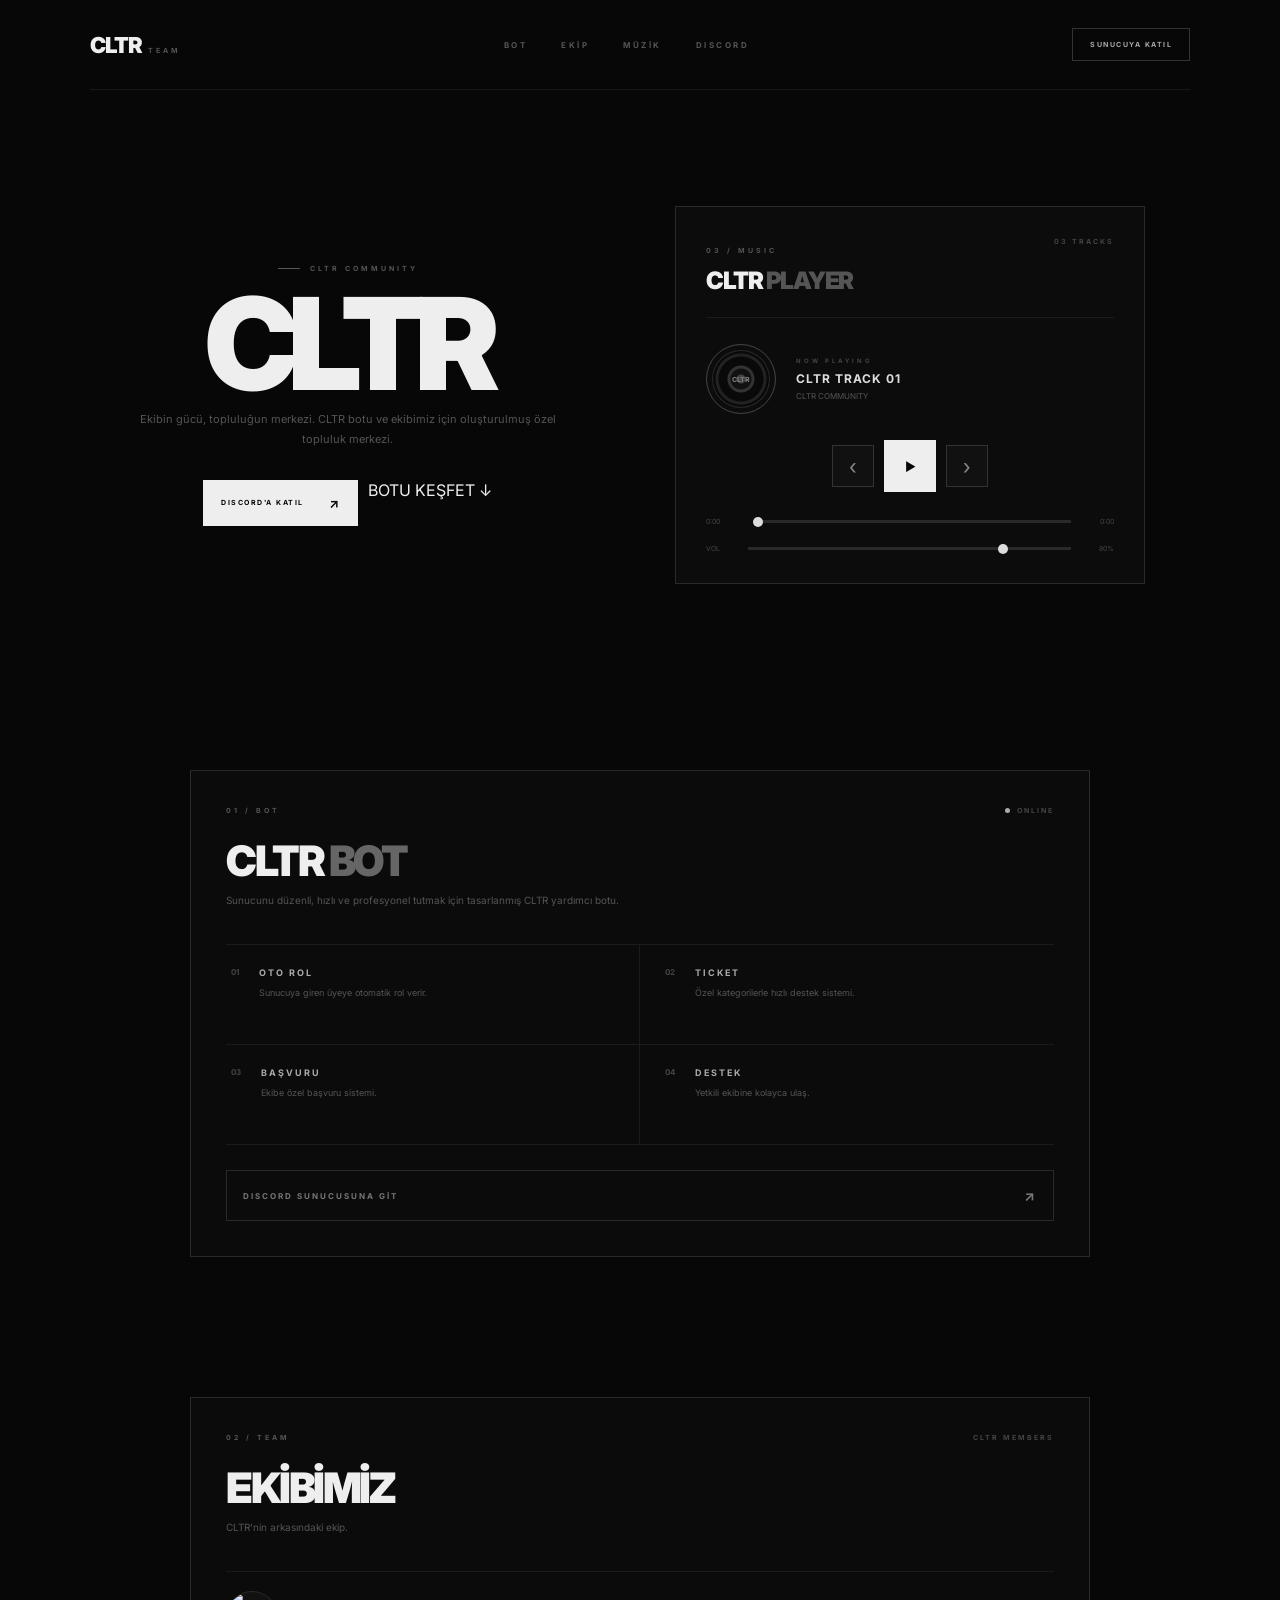
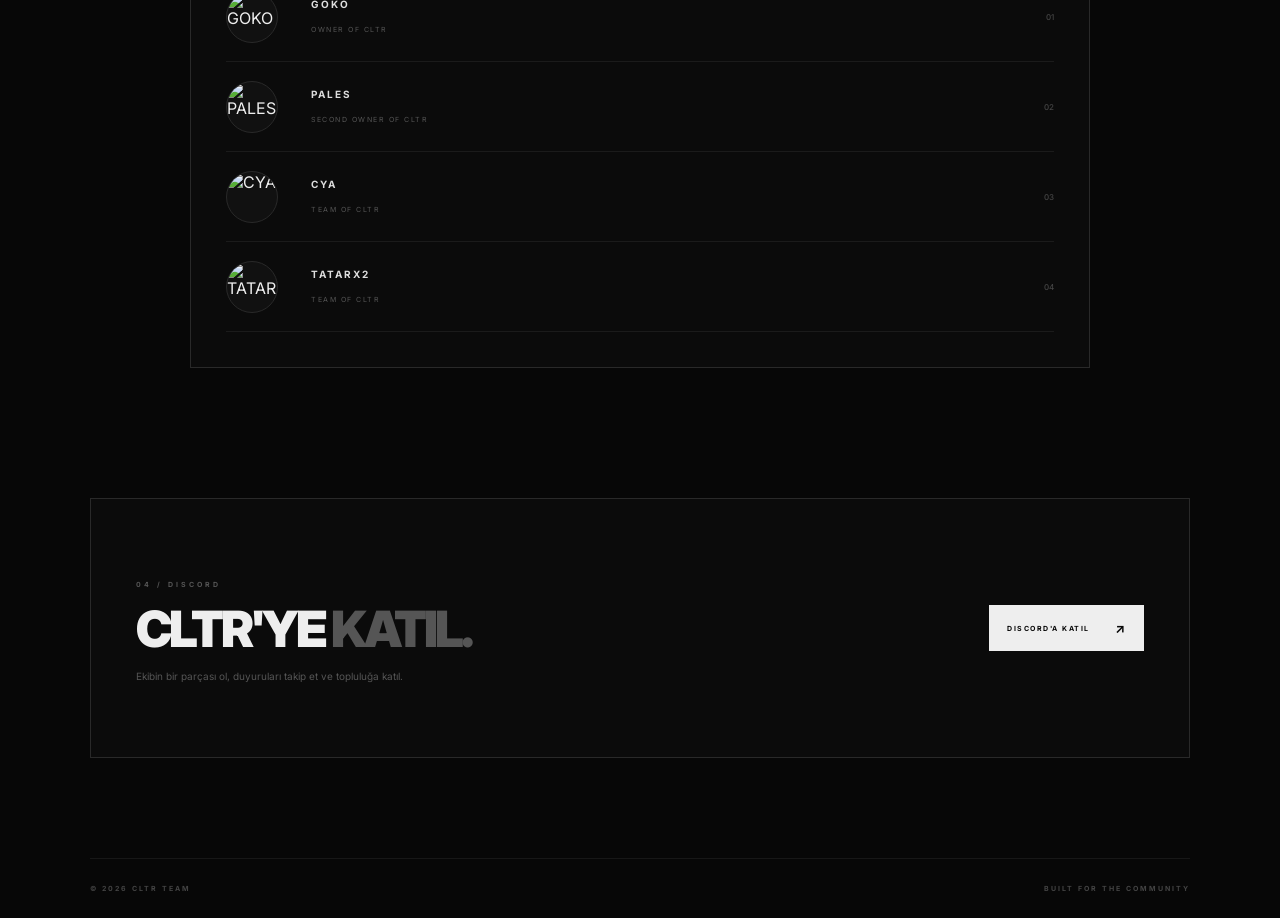
==== commit e8328f8c: "1" ====
--- a/index.html
+++ b/index.html
@@ -135,17 +135,10 @@
             </a>
 
 
-            <a
-                href="#music"
-                class="button secondary"
-            >
-
-                MÜZİĞİ KEŞFET
-
-                <span>↓</span>
-
-            </a>
-
+            <a href="#bot" class="secondary">
+    BOTU KEŞFET
+    <span>↓</span>
+</a>
         </div>
 
     </div>
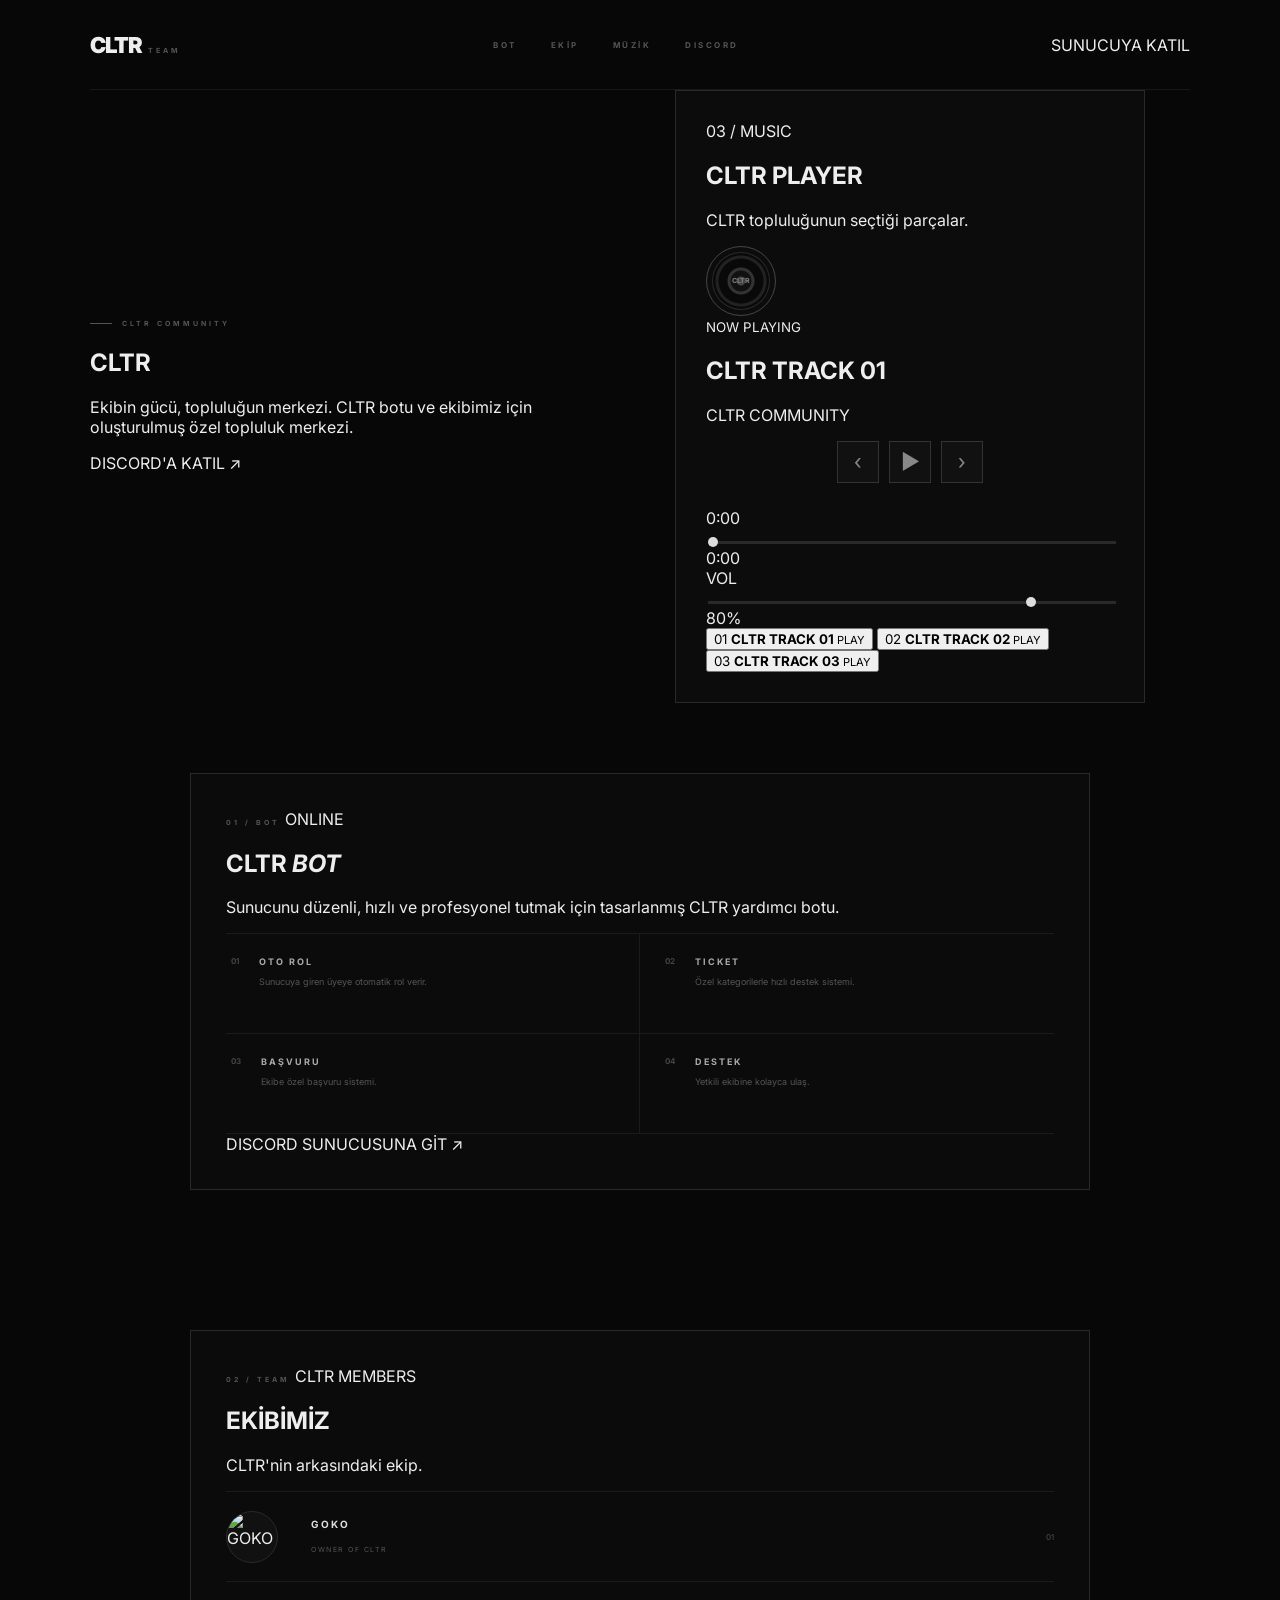
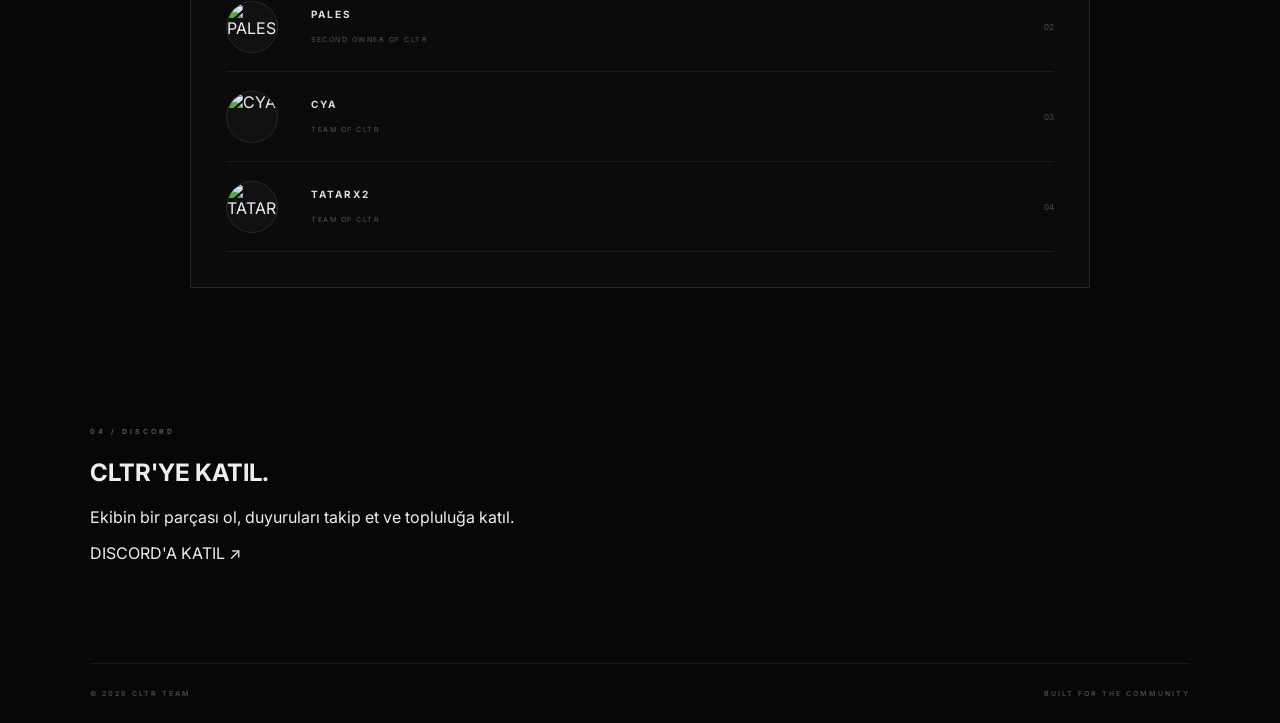
==== commit 5e68d9e0: "1" ====
--- a/index.html
+++ b/index.html
@@ -25,10 +25,7 @@
         rel="stylesheet"
     >
 
-    <link
-        rel="stylesheet"
-        href="style.css"
-    >
+    <link rel="stylesheet" href="style.css">
 
 </head>
 
@@ -42,10 +39,7 @@
 
 <header class="header">
 
-    <a
-        href="#"
-        class="brand"
-    >
+    <a href="#" class="brand">
 
         <span>CLTR</span>
 
@@ -71,38 +65,35 @@
         href="https://discord.gg/cltrhouse"
         target="_blank"
         rel="noopener"
-        class="nav-button"
+        class="nav-btn"
     >
-
         SUNUCUYA KATIL
-
     </a>
 
 </header>
 
-
-
-<main>
 
 
 <!-- =====================================================
      HERO
 ===================================================== -->
 
+<main>
+
+
 <section class="hero">
 
 
-    <!-- SOL TARAF -->
-
-    <div class="hero-left">
-
-        <span class="eyebrow">
+    <div class="hero-copy">
+
+
+        <div class="eyebrow">
 
             <i></i>
 
             CLTR COMMUNITY
 
-        </span>
+        </div>
 
 
         <h1>
@@ -119,13 +110,14 @@
         </p>
 
 
-        <div class="hero-buttons">
+        <div class="actions">
+
 
             <a
                 href="https://discord.gg/cltrhouse"
                 target="_blank"
                 rel="noopener"
-                class="button primary"
+                class="primary"
             >
 
                 DISCORD'A KATIL
@@ -135,169 +127,266 @@
             </a>
 
 
-            <a href="#bot" class="secondary">
-    BOTU KEŞFET
-    <span>↓</span>
-</a>
         </div>
 
+
     </div>
 
 
 
-    <!-- SAĞ TARAF PLAYER -->
-
-    <div class="hero-player">
-
-
-        <div class="hero-player-header">
-
-            <div>
-
-                <span class="player-label">
-                    03 / MUSIC
+    <!-- =================================================
+         PLAYER
+    ================================================== -->
+
+    <div
+        class="hero-player"
+        id="music"
+    >
+
+
+        <div class="music-title">
+
+            <span>
+                03 / MUSIC
+            </span>
+
+
+            <h2>
+
+                CLTR
+                <b>PLAYER</b>
+
+            </h2>
+
+
+            <p>
+                CLTR topluluğunun seçtiği parçalar.
+            </p>
+
+        </div>
+
+
+
+        <div class="player">
+
+
+            <!-- ŞARKI BİLGİSİ -->
+
+            <div class="player-song">
+
+
+                <div class="disc">
+
+                    <div class="disc-center">
+                        CLTR
+                    </div>
+
+                </div>
+
+
+                <div class="song-details">
+
+
+                    <small>
+                        NOW PLAYING
+                    </small>
+
+
+                    <h2 id="songTitle">
+                        CLTR TRACK 01
+                    </h2>
+
+
+                    <p id="songArtist">
+                        CLTR COMMUNITY
+                    </p>
+
+
+                </div>
+
+
+            </div>
+
+
+
+            <!-- KONTROLLER -->
+
+            <div class="controls">
+
+
+                <button
+                    id="prevBtn"
+                    type="button"
+                    aria-label="Önceki şarkı"
+                >
+                    ‹
+                </button>
+
+
+                <button
+                    id="playBtn"
+                    class="play"
+                    type="button"
+                    aria-label="Oynat"
+                >
+                    ▶
+                </button>
+
+
+                <button
+                    id="nextBtn"
+                    type="button"
+                    aria-label="Sonraki şarkı"
+                >
+                    ›
+                </button>
+
+
+            </div>
+
+
+
+            <!-- SÜRE -->
+
+            <div class="progress-container">
+
+
+                <span id="currentTime">
+                    0:00
                 </span>
 
-                <h2>
-                    CLTR <em>PLAYER</em>
-                </h2>
+
+                <input
+                    type="range"
+                    id="progress"
+                    min="0"
+                    max="100"
+                    value="0"
+                >
+
+
+                <span id="duration">
+                    0:00
+                </span>
+
 
             </div>
 
 
-            <span class="track-count">
-                03 TRACKS
-            </span>
+
+            <!-- SES -->
+
+            <div class="volume">
+
+
+                <span>
+                    VOL
+                </span>
+
+
+                <input
+                    type="range"
+                    id="volume"
+                    min="0"
+                    max="1"
+                    step="0.01"
+                    value="0.8"
+                >
+
+
+                <span id="volumeText">
+                    80%
+                </span>
+
+
+            </div>
+
 
         </div>
 
 
 
-        <!-- NOW PLAYING -->
-
-        <div class="now-playing">
-
-
-            <div class="disc">
+        <!-- =================================================
+             ŞARKI LİSTESİ
+        ================================================== -->
+
+        <div class="songs">
+
+
+            <button
+                class="song active"
+                data-index="0"
+                type="button"
+            >
 
                 <span>
-                    CLTR
+                    01
                 </span>
 
-            </div>
-
-
-            <div class="song-info">
-
-                <small>
-                    NOW PLAYING
-                </small>
-
-                <strong id="songTitle">
+                <strong>
                     CLTR TRACK 01
                 </strong>
 
-                <span id="songArtist">
-                    CLTR COMMUNITY
+                <small>
+                    PLAY
+                </small>
+
+            </button>
+
+
+
+            <button
+                class="song"
+                data-index="1"
+                type="button"
+            >
+
+                <span>
+                    02
                 </span>
 
-            </div>
+                <strong>
+                    CLTR TRACK 02
+                </strong>
+
+                <small>
+                    PLAY
+                </small>
+
+            </button>
+
+
+
+            <button
+                class="song"
+                data-index="2"
+                type="button"
+            >
+
+                <span>
+                    03
+                </span>
+
+                <strong>
+                    CLTR TRACK 03
+                </strong>
+
+                <small>
+                    PLAY
+                </small>
+
+            </button>
 
 
         </div>
 
 
-
-        <!-- KONTROLLER -->
-
-        <div class="controls">
-
-
-            <button
-                type="button"
-                id="prevBtn"
-                aria-label="Önceki şarkı"
-            >
-                ‹
-            </button>
-
-
-            <button
-                type="button"
-                id="playBtn"
-                class="play-button"
-                aria-label="Oynat"
-            >
-                ▶
-            </button>
-
-
-            <button
-                type="button"
-                id="nextBtn"
-                aria-label="Sonraki şarkı"
-            >
-                ›
-            </button>
-
-
-        </div>
-
-
-
-        <!-- SÜRE -->
-
-        <div class="timeline">
-
-            <span id="currentTime">
-                0:00
-            </span>
-
-
-            <input
-                type="range"
-                id="progress"
-                min="0"
-                max="100"
-                value="0"
-                step="0.1"
-                aria-label="Şarkı ilerlemesi"
-            >
-
-
-            <span id="duration">
-                0:00
-            </span>
-
-        </div>
-
-
-
-        <!-- SES -->
-
-        <div class="volume-row">
-
-            <span>
-                VOL
-            </span>
-
-
-            <input
-                type="range"
-                id="volume"
-                min="0"
-                max="1"
-                value="0.8"
-                step="0.01"
-                aria-label="Ses"
-            >
-
-
-            <span id="volumeText">
-                80%
-            </span>
-
-        </div>
+        <!-- GERÇEK AUDIO -->
+
+        <audio
+            id="audio"
+            preload="metadata"
+        ></audio>
 
 
     </div>
@@ -320,16 +409,15 @@
     <div class="section-box">
 
 
-        <div class="section-top">
+        <div class="panel-head">
 
             <span class="tag">
                 01 / BOT
             </span>
 
-
-            <span class="online">
-
-                <i></i>
+            <span class="status">
+
+                <b></b>
 
                 ONLINE
 
@@ -338,7 +426,7 @@
         </div>
 
 
-        <h2 class="section-title">
+        <h2>
 
             CLTR
             <em>BOT</em>
@@ -346,13 +434,12 @@
         </h2>
 
 
-        <p class="section-description">
+        <p class="muted">
 
             Sunucunu düzenli, hızlı ve profesyonel tutmak
             için tasarlanmış CLTR yardımcı botu.
 
         </p>
-
 
 
         <div class="features">
@@ -435,14 +522,13 @@
 
 
         </div>
-
 
 
         <a
             href="https://discord.gg/cltrhouse"
             target="_blank"
             rel="noopener"
-            class="wide-button"
+            class="wide-btn"
         >
 
             DISCORD SUNUCUSUNA GİT
@@ -453,6 +539,7 @@
 
 
     </div>
+
 
 </section>
 
@@ -471,25 +558,25 @@
     <div class="section-box">
 
 
-        <div class="section-top">
+        <div class="panel-head">
 
             <span class="tag">
                 02 / TEAM
             </span>
 
-            <span class="member-count">
+            <span class="count">
                 CLTR MEMBERS
             </span>
 
         </div>
 
 
-        <h2 class="section-title">
+        <h2>
             EKİBİMİZ
         </h2>
 
 
-        <p class="section-description">
+        <p class="muted">
             CLTR'nin arkasındaki ekip.
         </p>
 
@@ -498,9 +585,8 @@
         <div class="members">
 
 
-            <!-- GOKO -->
-
             <article class="member">
+
 
                 <div class="avatar">
 
@@ -529,13 +615,13 @@
                     01
                 </b>
 
+
             </article>
 
 
 
-            <!-- PALES -->
-
             <article class="member">
+
 
                 <div class="avatar">
 
@@ -564,13 +650,13 @@
                     02
                 </b>
 
+
             </article>
 
 
 
-            <!-- CYA -->
-
             <article class="member">
+
 
                 <div class="avatar">
 
@@ -599,13 +685,13 @@
                     03
                 </b>
 
+
             </article>
 
 
 
-            <!-- TATARX2 -->
-
             <article class="member">
+
 
                 <div class="avatar">
 
@@ -634,6 +720,7 @@
                     04
                 </b>
 
+
             </article>
 
 
@@ -642,11 +729,8 @@
 
     </div>
 
+
 </section>
-
-
-
-
 
 
 
@@ -660,50 +744,44 @@
 >
 
 
-    <div class="discord-box">
-
-
-        <div>
-
-            <span class="tag">
-                04 / DISCORD
-            </span>
-
-
-            <h2>
-
-                CLTR'YE
-                <span>KATIL.</span>
-
-            </h2>
-
-
-            <p>
-
-                Ekibin bir parçası ol,
-                duyuruları takip et ve topluluğa katıl.
-
-            </p>
-
-        </div>
-
-
-
-        <a
-            href="https://discord.gg/cltrhouse"
-            target="_blank"
-            rel="noopener"
-            class="button primary big"
-        >
-
-            DISCORD'A KATIL
-
-            <span>↗</span>
-
-        </a>
-
+    <div>
+
+        <span class="tag">
+            04 / DISCORD
+        </span>
+
+
+        <h2>
+
+            CLTR'YE
+            <span>KATIL.</span>
+
+        </h2>
+
+
+        <p>
+
+            Ekibin bir parçası ol,
+            duyuruları takip et ve topluluğa katıl.
+
+        </p>
 
     </div>
+
+
+    <a
+        href="https://discord.gg/cltrhouse"
+        target="_blank"
+        rel="noopener"
+        class="primary big"
+    >
+
+        DISCORD'A KATIL
+
+        <span>↗</span>
+
+    </a>
+
 
 </section>
 
@@ -722,7 +800,6 @@
         © 2026 CLTR TEAM
     </span>
 
-
     <span>
         BUILT FOR THE COMMUNITY
     </span>
@@ -732,17 +809,396 @@
 
 
 <!-- =====================================================
-     AUDIO
+     PLAYER SCRIPT
 ===================================================== -->
 
-<audio
-    id="audio"
-    preload="metadata"
-></audio>
-
-
-
-<script src="script.js"></script>
+<script>
+
+const audio = document.getElementById("audio");
+
+const playBtn = document.getElementById("playBtn");
+const prevBtn = document.getElementById("prevBtn");
+const nextBtn = document.getElementById("nextBtn");
+
+const progress = document.getElementById("progress");
+
+const volume = document.getElementById("volume");
+const volumeText = document.getElementById("volumeText");
+
+const currentTime = document.getElementById("currentTime");
+const duration = document.getElementById("duration");
+
+const songTitle = document.getElementById("songTitle");
+const songArtist = document.getElementById("songArtist");
+
+const songs = document.querySelectorAll(".songs .song");
+
+
+/* =====================================================
+   ŞARKILAR
+
+   DOSYALARIN GITHUB'DA ŞÖYLE OLMALI:
+
+   music/
+      track01.mp3
+      track02.mp3
+      track03.mp3
+===================================================== */
+
+const tracks = [
+
+    {
+        title: "CLTR TRACK 01",
+        artist: "CLTR COMMUNITY",
+        src: "./music/track01.mp3"
+    },
+
+    {
+        title: "CLTR TRACK 02",
+        artist: "CLTR COMMUNITY",
+        src: "./music/track02.mp3"
+    },
+
+    {
+        title: "CLTR TRACK 03",
+        artist: "CLTR COMMUNITY",
+        src: "./music/track03.mp3"
+    }
+
+];
+
+
+let currentTrack = 0;
+
+
+/* =====================================================
+   TIME
+===================================================== */
+
+function formatTime(time) {
+
+    if (!Number.isFinite(time)) {
+        return "0:00";
+    }
+
+    const minutes = Math.floor(time / 60);
+
+    const seconds = Math.floor(time % 60);
+
+    return minutes + ":" + String(seconds).padStart(2, "0");
+
+}
+
+
+/* =====================================================
+   TRACK YÜKLE
+===================================================== */
+
+function loadTrack(index) {
+
+    currentTrack = index;
+
+    const track = tracks[currentTrack];
+
+    songTitle.textContent = track.title;
+
+    songArtist.textContent = track.artist;
+
+    audio.src = track.src;
+
+    audio.load();
+
+
+    songs.forEach((song, i) => {
+
+        song.classList.toggle(
+            "active",
+            i === currentTrack
+        );
+
+    });
+
+
+    progress.value = 0;
+
+    currentTime.textContent = "0:00";
+
+    duration.textContent = "0:00";
+
+}
+
+
+/* =====================================================
+   PLAY
+===================================================== */
+
+function playTrack() {
+
+    audio.play()
+        .then(() => {
+
+            playBtn.textContent = "Ⅱ";
+
+        })
+        .catch((error) => {
+
+            console.error(
+                "CLTR PLAYER HATA:",
+                error
+            );
+
+            console.error(
+                "ÇALINMAYA ÇALIŞILAN DOSYA:",
+                audio.src
+            );
+
+        });
+
+}
+
+
+/* =====================================================
+   PAUSE
+===================================================== */
+
+function pauseTrack() {
+
+    audio.pause();
+
+    playBtn.textContent = "▶";
+
+}
+
+
+/* =====================================================
+   PLAY BUTTON
+===================================================== */
+
+playBtn.addEventListener(
+    "click",
+    () => {
+
+        if (audio.paused) {
+
+            playTrack();
+
+        } else {
+
+            pauseTrack();
+
+        }
+
+    }
+);
+
+
+/* =====================================================
+   NEXT
+===================================================== */
+
+nextBtn.addEventListener(
+    "click",
+    () => {
+
+        currentTrack++;
+
+        if (currentTrack >= tracks.length) {
+
+            currentTrack = 0;
+
+        }
+
+        loadTrack(currentTrack);
+
+        playTrack();
+
+    }
+);
+
+
+/* =====================================================
+   PREVIOUS
+===================================================== */
+
+prevBtn.addEventListener(
+    "click",
+    () => {
+
+        currentTrack--;
+
+        if (currentTrack < 0) {
+
+            currentTrack = tracks.length - 1;
+
+        }
+
+        loadTrack(currentTrack);
+
+        playTrack();
+
+    }
+);
+
+
+/* =====================================================
+   TRACK LIST
+===================================================== */
+
+songs.forEach(
+    (song) => {
+
+        song.addEventListener(
+            "click",
+            () => {
+
+                const index =
+                    Number(song.dataset.index);
+
+                loadTrack(index);
+
+                playTrack();
+
+            }
+        );
+
+    }
+);
+
+
+/* =====================================================
+   METADATA
+===================================================== */
+
+audio.addEventListener(
+    "loadedmetadata",
+    () => {
+
+        duration.textContent =
+            formatTime(audio.duration);
+
+    }
+);
+
+
+/* =====================================================
+   PROGRESS
+===================================================== */
+
+audio.addEventListener(
+    "timeupdate",
+    () => {
+
+        if (!audio.duration) {
+            return;
+        }
+
+        progress.value =
+            (audio.currentTime / audio.duration) * 100;
+
+        currentTime.textContent =
+            formatTime(audio.currentTime);
+
+    }
+);
+
+
+progress.addEventListener(
+    "input",
+    () => {
+
+        if (!audio.duration) {
+            return;
+        }
+
+        audio.currentTime =
+            (progress.value / 100) *
+            audio.duration;
+
+    }
+);
+
+
+/* =====================================================
+   VOLUME
+===================================================== */
+
+audio.volume = 0.8;
+
+
+volume.addEventListener(
+    "input",
+    () => {
+
+        audio.volume =
+            Number(volume.value);
+
+        volumeText.textContent =
+            Math.round(audio.volume * 100) + "%";
+
+    }
+);
+
+
+/* =====================================================
+   ŞARKI BİTİNCE SONRAKİ
+===================================================== */
+
+audio.addEventListener(
+    "ended",
+    () => {
+
+        currentTrack++;
+
+        if (currentTrack >= tracks.length) {
+
+            currentTrack = 0;
+
+        }
+
+        loadTrack(currentTrack);
+
+        playTrack();
+
+    }
+);
+
+
+/* =====================================================
+   DOSYA HATASI
+===================================================== */
+
+audio.addEventListener(
+    "error",
+    () => {
+
+        console.error(
+            "================================"
+        );
+
+        console.error(
+            "CLTR PLAYER: SES DOSYASI YÜKLENEMEDİ"
+        );
+
+        console.error(
+            "DOSYA:",
+            audio.src
+        );
+
+        console.error(
+            "================================"
+        );
+
+    }
+);
+
+
+/* =====================================================
+   İLK ŞARKI
+===================================================== */
+
+loadTrack(0);
+
+</script>
 
 
 </body>
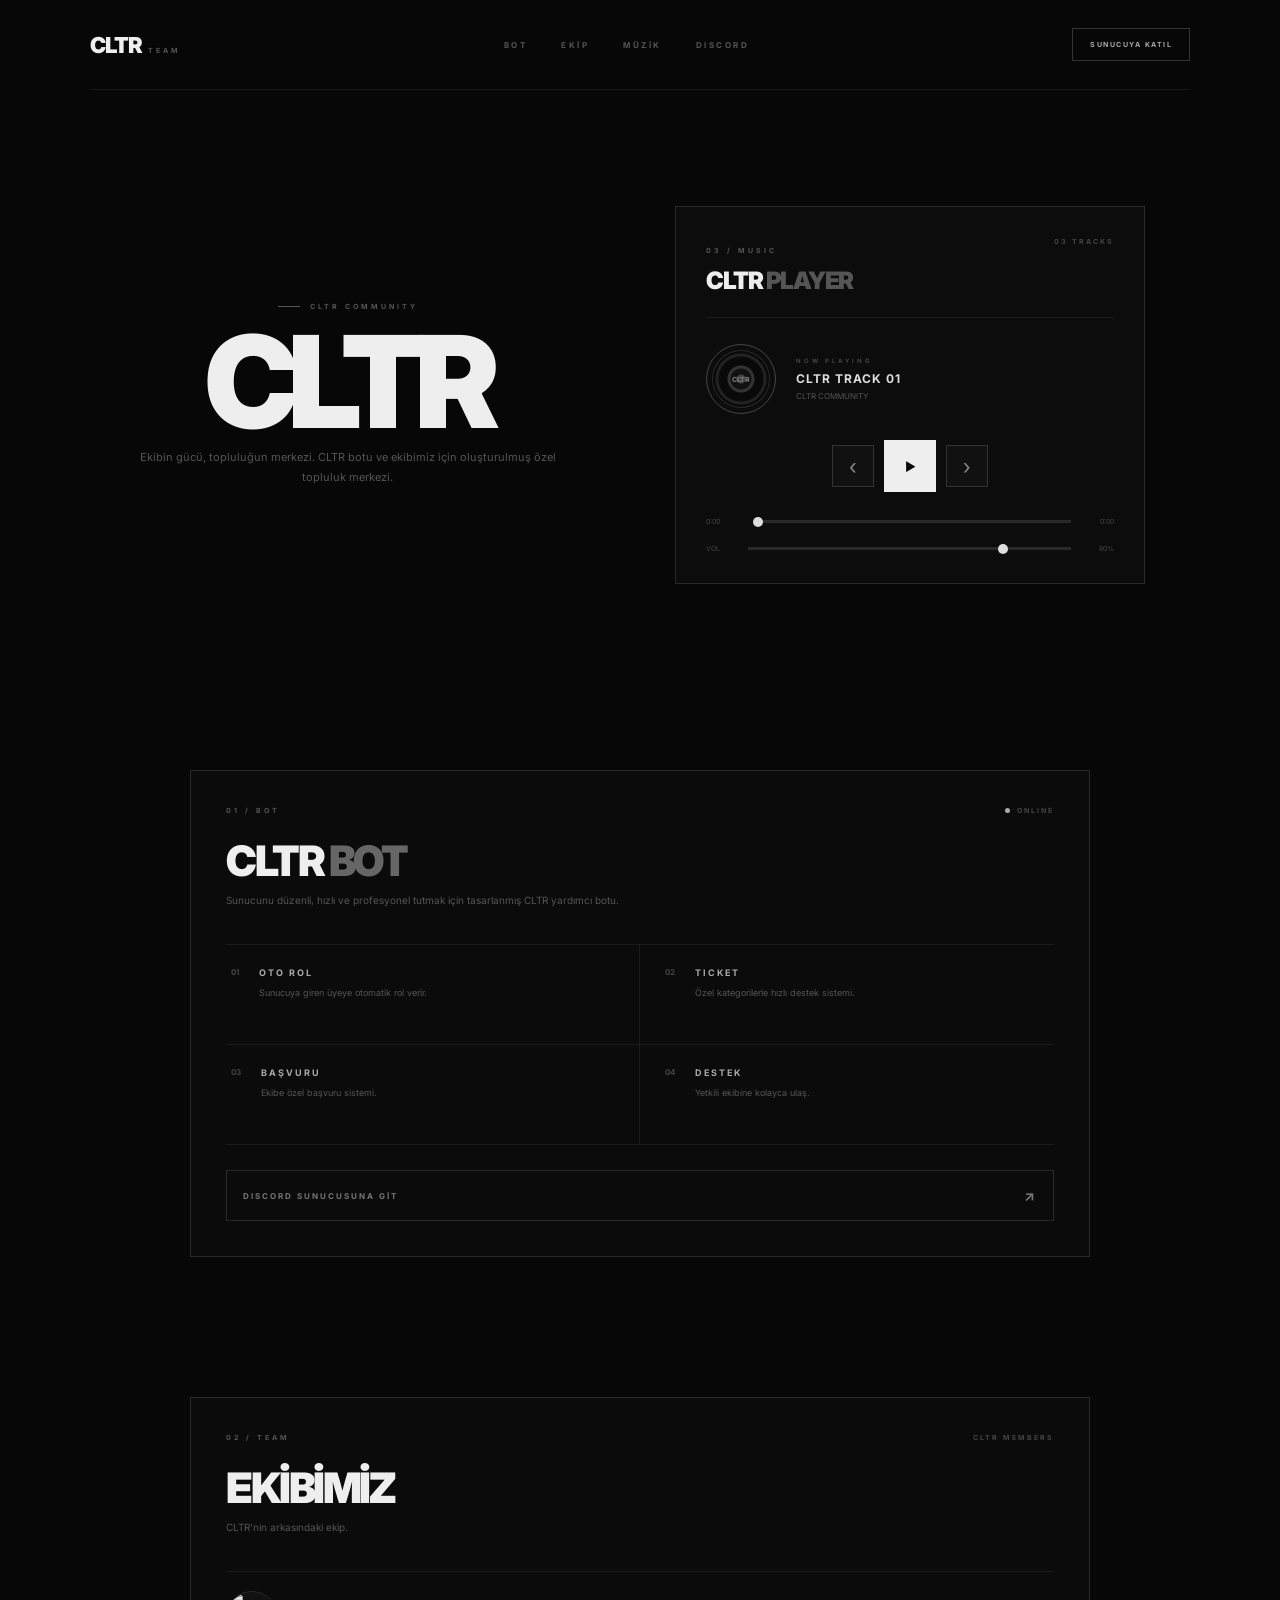
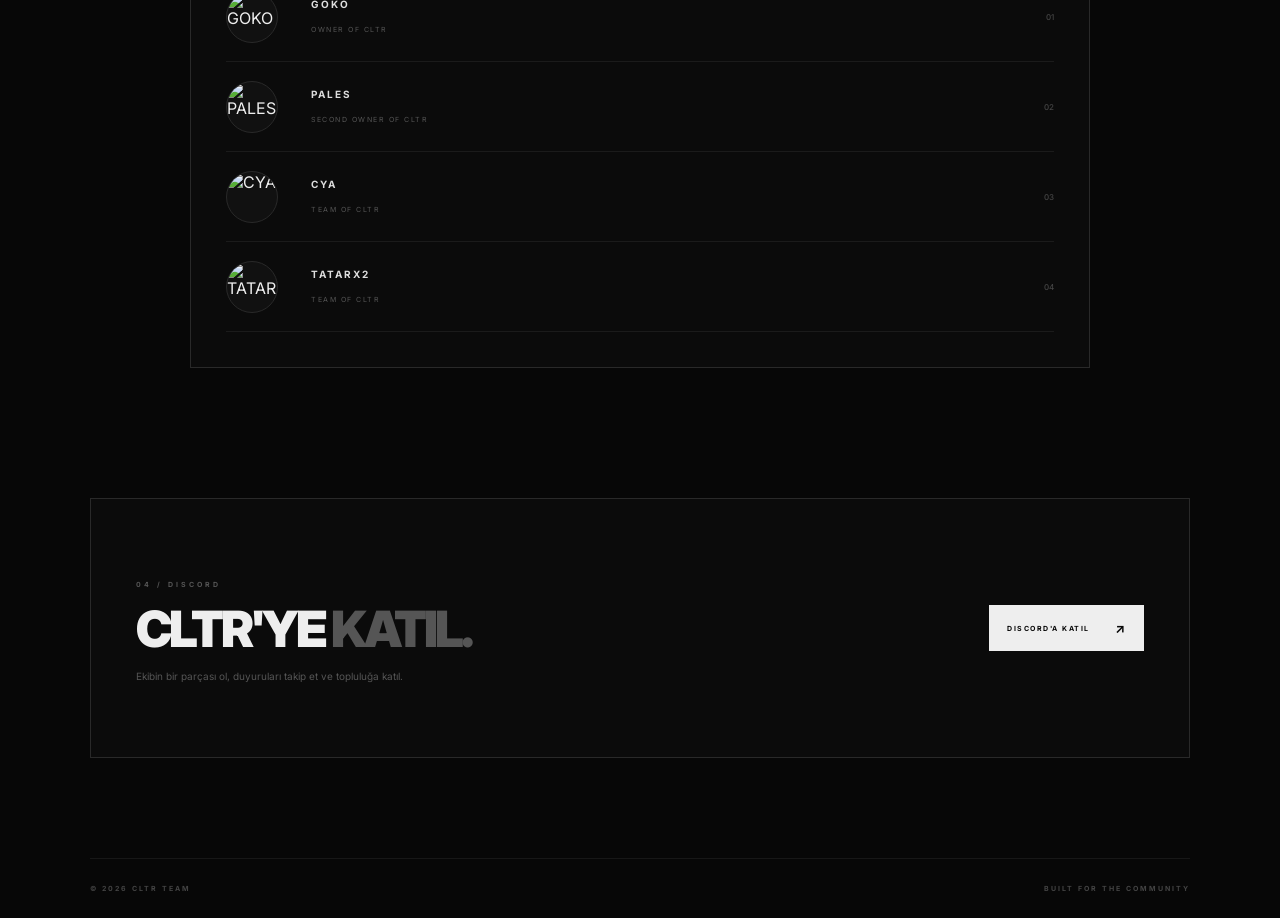
==== commit 3be54897: "Update index.html" ====
--- a/index.html
+++ b/index.html
@@ -25,7 +25,10 @@
         rel="stylesheet"
     >
 
-    <link rel="stylesheet" href="style.css">
+    <link
+        rel="stylesheet"
+        href="style.css"
+    >
 
 </head>
 
@@ -39,7 +42,10 @@
 
 <header class="header">
 
-    <a href="#" class="brand">
+    <a
+        href="#"
+        class="brand"
+    >
 
         <span>CLTR</span>
 
@@ -65,35 +71,38 @@
         href="https://discord.gg/cltrhouse"
         target="_blank"
         rel="noopener"
-        class="nav-btn"
+        class="nav-button"
     >
+
         SUNUCUYA KATIL
+
     </a>
 
 </header>
 
+
+
+<main>
 
 
 <!-- =====================================================
      HERO
 ===================================================== -->
 
-<main>
-
-
 <section class="hero">
 
 
-    <div class="hero-copy">
-
-
-        <div class="eyebrow">
+    <!-- SOL TARAF -->
+
+    <div class="hero-left">
+
+        <span class="eyebrow">
 
             <i></i>
 
             CLTR COMMUNITY
 
-        </div>
+        </span>
 
 
         <h1>
@@ -110,283 +119,169 @@
         </p>
 
 
-        <div class="actions">
-
-
-            <a
-                href="https://discord.gg/cltrhouse"
-                target="_blank"
-                rel="noopener"
-                class="primary"
-            >
-
-                DISCORD'A KATIL
-
-                <span>↗</span>
-
-            </a>
-
-
-        </div>
-
+       
+
+            
+
+        </div>
 
     </div>
 
 
 
-    <!-- =================================================
-         PLAYER
-    ================================================== -->
-
-    <div
-        class="hero-player"
-        id="music"
-    >
-
-
-        <div class="music-title">
-
-            <span>
-                03 / MUSIC
-            </span>
-
-
-            <h2>
-
-                CLTR
-                <b>PLAYER</b>
-
-            </h2>
-
-
-            <p>
-                CLTR topluluğunun seçtiği parçalar.
-            </p>
-
-        </div>
-
-
-
-        <div class="player">
-
-
-            <!-- ŞARKI BİLGİSİ -->
-
-            <div class="player-song">
-
-
-                <div class="disc">
-
-                    <div class="disc-center">
-                        CLTR
-                    </div>
-
-                </div>
-
-
-                <div class="song-details">
-
-
-                    <small>
-                        NOW PLAYING
-                    </small>
-
-
-                    <h2 id="songTitle">
-                        CLTR TRACK 01
-                    </h2>
-
-
-                    <p id="songArtist">
-                        CLTR COMMUNITY
-                    </p>
-
-
-                </div>
-
+    <!-- SAĞ TARAF PLAYER -->
+
+    <div class="hero-player">
+
+
+        <div class="hero-player-header">
+
+            <div>
+
+                <span class="player-label">
+                    03 / MUSIC
+                </span>
+
+                <h2>
+                    CLTR <em>PLAYER</em>
+                </h2>
 
             </div>
 
 
-
-            <!-- KONTROLLER -->
-
-            <div class="controls">
-
-
-                <button
-                    id="prevBtn"
-                    type="button"
-                    aria-label="Önceki şarkı"
-                >
-                    ‹
-                </button>
-
-
-                <button
-                    id="playBtn"
-                    class="play"
-                    type="button"
-                    aria-label="Oynat"
-                >
-                    ▶
-                </button>
-
-
-                <button
-                    id="nextBtn"
-                    type="button"
-                    aria-label="Sonraki şarkı"
-                >
-                    ›
-                </button>
-
+            <span class="track-count">
+                03 TRACKS
+            </span>
+
+        </div>
+
+
+
+        <!-- NOW PLAYING -->
+
+        <div class="now-playing">
+
+
+            <div class="disc">
+
+                <span>
+                    CLTR
+                </span>
 
             </div>
 
 
-
-            <!-- SÜRE -->
-
-            <div class="progress-container">
-
-
-                <span id="currentTime">
-                    0:00
-                </span>
-
-
-                <input
-                    type="range"
-                    id="progress"
-                    min="0"
-                    max="100"
-                    value="0"
-                >
-
-
-                <span id="duration">
-                    0:00
-                </span>
-
-
-            </div>
-
-
-
-            <!-- SES -->
-
-            <div class="volume">
-
-
-                <span>
-                    VOL
-                </span>
-
-
-                <input
-                    type="range"
-                    id="volume"
-                    min="0"
-                    max="1"
-                    step="0.01"
-                    value="0.8"
-                >
-
-
-                <span id="volumeText">
-                    80%
-                </span>
-
-
-            </div>
-
-
-        </div>
-
-
-
-        <!-- =================================================
-             ŞARKI LİSTESİ
-        ================================================== -->
-
-        <div class="songs">
-
-
-            <button
-                class="song active"
-                data-index="0"
-                type="button"
-            >
-
-                <span>
-                    01
-                </span>
-
-                <strong>
+            <div class="song-info">
+
+                <small>
+                    NOW PLAYING
+                </small>
+
+                <strong id="songTitle">
                     CLTR TRACK 01
                 </strong>
 
-                <small>
-                    PLAY
-                </small>
-
+                <span id="songArtist">
+                    CLTR COMMUNITY
+                </span>
+
+            </div>
+
+
+        </div>
+
+
+
+        <!-- KONTROLLER -->
+
+        <div class="controls">
+
+
+            <button
+                type="button"
+                id="prevBtn"
+                aria-label="Önceki şarkı"
+            >
+                ‹
             </button>
 
 
-
             <button
-                class="song"
-                data-index="1"
                 type="button"
+                id="playBtn"
+                class="play-button"
+                aria-label="Oynat"
             >
-
-                <span>
-                    02
-                </span>
-
-                <strong>
-                    CLTR TRACK 02
-                </strong>
-
-                <small>
-                    PLAY
-                </small>
-
+                ▶
             </button>
 
 
-
             <button
-                class="song"
-                data-index="2"
                 type="button"
+                id="nextBtn"
+                aria-label="Sonraki şarkı"
             >
-
-                <span>
-                    03
-                </span>
-
-                <strong>
-                    CLTR TRACK 03
-                </strong>
-
-                <small>
-                    PLAY
-                </small>
-
+                ›
             </button>
 
 
         </div>
 
 
-        <!-- GERÇEK AUDIO -->
-
-        <audio
-            id="audio"
-            preload="metadata"
-        ></audio>
+
+        <!-- SÜRE -->
+
+        <div class="timeline">
+
+            <span id="currentTime">
+                0:00
+            </span>
+
+
+            <input
+                type="range"
+                id="progress"
+                min="0"
+                max="100"
+                value="0"
+                step="0.1"
+                aria-label="Şarkı ilerlemesi"
+            >
+
+
+            <span id="duration">
+                0:00
+            </span>
+
+        </div>
+
+
+
+        <!-- SES -->
+
+        <div class="volume-row">
+
+            <span>
+                VOL
+            </span>
+
+
+            <input
+                type="range"
+                id="volume"
+                min="0"
+                max="1"
+                value="0.8"
+                step="0.01"
+                aria-label="Ses"
+            >
+
+
+            <span id="volumeText">
+                80%
+            </span>
+
+        </div>
 
 
     </div>
@@ -409,15 +304,16 @@
     <div class="section-box">
 
 
-        <div class="panel-head">
+        <div class="section-top">
 
             <span class="tag">
                 01 / BOT
             </span>
 
-            <span class="status">
-
-                <b></b>
+
+            <span class="online">
+
+                <i></i>
 
                 ONLINE
 
@@ -426,7 +322,7 @@
         </div>
 
 
-        <h2>
+        <h2 class="section-title">
 
             CLTR
             <em>BOT</em>
@@ -434,12 +330,13 @@
         </h2>
 
 
-        <p class="muted">
+        <p class="section-description">
 
             Sunucunu düzenli, hızlı ve profesyonel tutmak
             için tasarlanmış CLTR yardımcı botu.
 
         </p>
+
 
 
         <div class="features">
@@ -522,13 +419,14 @@
 
 
         </div>
+
 
 
         <a
             href="https://discord.gg/cltrhouse"
             target="_blank"
             rel="noopener"
-            class="wide-btn"
+            class="wide-button"
         >
 
             DISCORD SUNUCUSUNA GİT
@@ -539,7 +437,6 @@
 
 
     </div>
-
 
 </section>
 
@@ -558,25 +455,25 @@
     <div class="section-box">
 
 
-        <div class="panel-head">
+        <div class="section-top">
 
             <span class="tag">
                 02 / TEAM
             </span>
 
-            <span class="count">
+            <span class="member-count">
                 CLTR MEMBERS
             </span>
 
         </div>
 
 
-        <h2>
+        <h2 class="section-title">
             EKİBİMİZ
         </h2>
 
 
-        <p class="muted">
+        <p class="section-description">
             CLTR'nin arkasındaki ekip.
         </p>
 
@@ -585,8 +482,9 @@
         <div class="members">
 
 
+            <!-- GOKO -->
+
             <article class="member">
-
 
                 <div class="avatar">
 
@@ -615,13 +513,13 @@
                     01
                 </b>
 
-
             </article>
 
 
 
+            <!-- PALES -->
+
             <article class="member">
-
 
                 <div class="avatar">
 
@@ -650,13 +548,13 @@
                     02
                 </b>
 
-
             </article>
 
 
 
+            <!-- CYA -->
+
             <article class="member">
-
 
                 <div class="avatar">
 
@@ -685,13 +583,13 @@
                     03
                 </b>
 
-
             </article>
 
 
 
+            <!-- TATARX2 -->
+
             <article class="member">
-
 
                 <div class="avatar">
 
@@ -720,7 +618,6 @@
                     04
                 </b>
 
-
             </article>
 
 
@@ -729,8 +626,14 @@
 
     </div>
 
-
 </section>
+
+
+
+<!-- =====================================================
+     MUSIC
+===================================================== -->
+
 
 
 
@@ -744,44 +647,50 @@
 >
 
 
-    <div>
-
-        <span class="tag">
-            04 / DISCORD
-        </span>
-
-
-        <h2>
-
-            CLTR'YE
-            <span>KATIL.</span>
-
-        </h2>
-
-
-        <p>
-
-            Ekibin bir parçası ol,
-            duyuruları takip et ve topluluğa katıl.
-
-        </p>
+    <div class="discord-box">
+
+
+        <div>
+
+            <span class="tag">
+                04 / DISCORD
+            </span>
+
+
+            <h2>
+
+                CLTR'YE
+                <span>KATIL.</span>
+
+            </h2>
+
+
+            <p>
+
+                Ekibin bir parçası ol,
+                duyuruları takip et ve topluluğa katıl.
+
+            </p>
+
+        </div>
+
+
+
+        <a
+            href="https://discord.gg/cltrhouse"
+            target="_blank"
+            rel="noopener"
+            class="button primary big"
+        >
+
+            DISCORD'A KATIL
+
+            <span>↗</span>
+
+        </a>
+
 
     </div>
-
-
-    <a
-        href="https://discord.gg/cltrhouse"
-        target="_blank"
-        rel="noopener"
-        class="primary big"
-    >
-
-        DISCORD'A KATIL
-
-        <span>↗</span>
-
-    </a>
-
 
 </section>
 
@@ -800,6 +709,7 @@
         © 2026 CLTR TEAM
     </span>
 
+
     <span>
         BUILT FOR THE COMMUNITY
     </span>
@@ -809,396 +719,17 @@
 
 
 <!-- =====================================================
-     PLAYER SCRIPT
+     AUDIO
 ===================================================== -->
 
-<script>
-
-const audio = document.getElementById("audio");
-
-const playBtn = document.getElementById("playBtn");
-const prevBtn = document.getElementById("prevBtn");
-const nextBtn = document.getElementById("nextBtn");
-
-const progress = document.getElementById("progress");
-
-const volume = document.getElementById("volume");
-const volumeText = document.getElementById("volumeText");
-
-const currentTime = document.getElementById("currentTime");
-const duration = document.getElementById("duration");
-
-const songTitle = document.getElementById("songTitle");
-const songArtist = document.getElementById("songArtist");
-
-const songs = document.querySelectorAll(".songs .song");
-
-
-/* =====================================================
-   ŞARKILAR
-
-   DOSYALARIN GITHUB'DA ŞÖYLE OLMALI:
-
-   music/
-      track01.mp3
-      track02.mp3
-      track03.mp3
-===================================================== */
-
-const tracks = [
-
-    {
-        title: "CLTR TRACK 01",
-        artist: "CLTR COMMUNITY",
-        src: "./music/track01.mp3"
-    },
-
-    {
-        title: "CLTR TRACK 02",
-        artist: "CLTR COMMUNITY",
-        src: "./music/track02.mp3"
-    },
-
-    {
-        title: "CLTR TRACK 03",
-        artist: "CLTR COMMUNITY",
-        src: "./music/track03.mp3"
-    }
-
-];
-
-
-let currentTrack = 0;
-
-
-/* =====================================================
-   TIME
-===================================================== */
-
-function formatTime(time) {
-
-    if (!Number.isFinite(time)) {
-        return "0:00";
-    }
-
-    const minutes = Math.floor(time / 60);
-
-    const seconds = Math.floor(time % 60);
-
-    return minutes + ":" + String(seconds).padStart(2, "0");
-
-}
-
-
-/* =====================================================
-   TRACK YÜKLE
-===================================================== */
-
-function loadTrack(index) {
-
-    currentTrack = index;
-
-    const track = tracks[currentTrack];
-
-    songTitle.textContent = track.title;
-
-    songArtist.textContent = track.artist;
-
-    audio.src = track.src;
-
-    audio.load();
-
-
-    songs.forEach((song, i) => {
-
-        song.classList.toggle(
-            "active",
-            i === currentTrack
-        );
-
-    });
-
-
-    progress.value = 0;
-
-    currentTime.textContent = "0:00";
-
-    duration.textContent = "0:00";
-
-}
-
-
-/* =====================================================
-   PLAY
-===================================================== */
-
-function playTrack() {
-
-    audio.play()
-        .then(() => {
-
-            playBtn.textContent = "Ⅱ";
-
-        })
-        .catch((error) => {
-
-            console.error(
-                "CLTR PLAYER HATA:",
-                error
-            );
-
-            console.error(
-                "ÇALINMAYA ÇALIŞILAN DOSYA:",
-                audio.src
-            );
-
-        });
-
-}
-
-
-/* =====================================================
-   PAUSE
-===================================================== */
-
-function pauseTrack() {
-
-    audio.pause();
-
-    playBtn.textContent = "▶";
-
-}
-
-
-/* =====================================================
-   PLAY BUTTON
-===================================================== */
-
-playBtn.addEventListener(
-    "click",
-    () => {
-
-        if (audio.paused) {
-
-            playTrack();
-
-        } else {
-
-            pauseTrack();
-
-        }
-
-    }
-);
-
-
-/* =====================================================
-   NEXT
-===================================================== */
-
-nextBtn.addEventListener(
-    "click",
-    () => {
-
-        currentTrack++;
-
-        if (currentTrack >= tracks.length) {
-
-            currentTrack = 0;
-
-        }
-
-        loadTrack(currentTrack);
-
-        playTrack();
-
-    }
-);
-
-
-/* =====================================================
-   PREVIOUS
-===================================================== */
-
-prevBtn.addEventListener(
-    "click",
-    () => {
-
-        currentTrack--;
-
-        if (currentTrack < 0) {
-
-            currentTrack = tracks.length - 1;
-
-        }
-
-        loadTrack(currentTrack);
-
-        playTrack();
-
-    }
-);
-
-
-/* =====================================================
-   TRACK LIST
-===================================================== */
-
-songs.forEach(
-    (song) => {
-
-        song.addEventListener(
-            "click",
-            () => {
-
-                const index =
-                    Number(song.dataset.index);
-
-                loadTrack(index);
-
-                playTrack();
-
-            }
-        );
-
-    }
-);
-
-
-/* =====================================================
-   METADATA
-===================================================== */
-
-audio.addEventListener(
-    "loadedmetadata",
-    () => {
-
-        duration.textContent =
-            formatTime(audio.duration);
-
-    }
-);
-
-
-/* =====================================================
-   PROGRESS
-===================================================== */
-
-audio.addEventListener(
-    "timeupdate",
-    () => {
-
-        if (!audio.duration) {
-            return;
-        }
-
-        progress.value =
-            (audio.currentTime / audio.duration) * 100;
-
-        currentTime.textContent =
-            formatTime(audio.currentTime);
-
-    }
-);
-
-
-progress.addEventListener(
-    "input",
-    () => {
-
-        if (!audio.duration) {
-            return;
-        }
-
-        audio.currentTime =
-            (progress.value / 100) *
-            audio.duration;
-
-    }
-);
-
-
-/* =====================================================
-   VOLUME
-===================================================== */
-
-audio.volume = 0.8;
-
-
-volume.addEventListener(
-    "input",
-    () => {
-
-        audio.volume =
-            Number(volume.value);
-
-        volumeText.textContent =
-            Math.round(audio.volume * 100) + "%";
-
-    }
-);
-
-
-/* =====================================================
-   ŞARKI BİTİNCE SONRAKİ
-===================================================== */
-
-audio.addEventListener(
-    "ended",
-    () => {
-
-        currentTrack++;
-
-        if (currentTrack >= tracks.length) {
-
-            currentTrack = 0;
-
-        }
-
-        loadTrack(currentTrack);
-
-        playTrack();
-
-    }
-);
-
-
-/* =====================================================
-   DOSYA HATASI
-===================================================== */
-
-audio.addEventListener(
-    "error",
-    () => {
-
-        console.error(
-            "================================"
-        );
-
-        console.error(
-            "CLTR PLAYER: SES DOSYASI YÜKLENEMEDİ"
-        );
-
-        console.error(
-            "DOSYA:",
-            audio.src
-        );
-
-        console.error(
-            "================================"
-        );
-
-    }
-);
-
-
-/* =====================================================
-   İLK ŞARKI
-===================================================== */
-
-loadTrack(0);
-
-</script>
+<audio
+    id="audio"
+    preload="metadata"
+></audio>
+
+
+
+<script src="script.js"></script>
 
 
 </body>
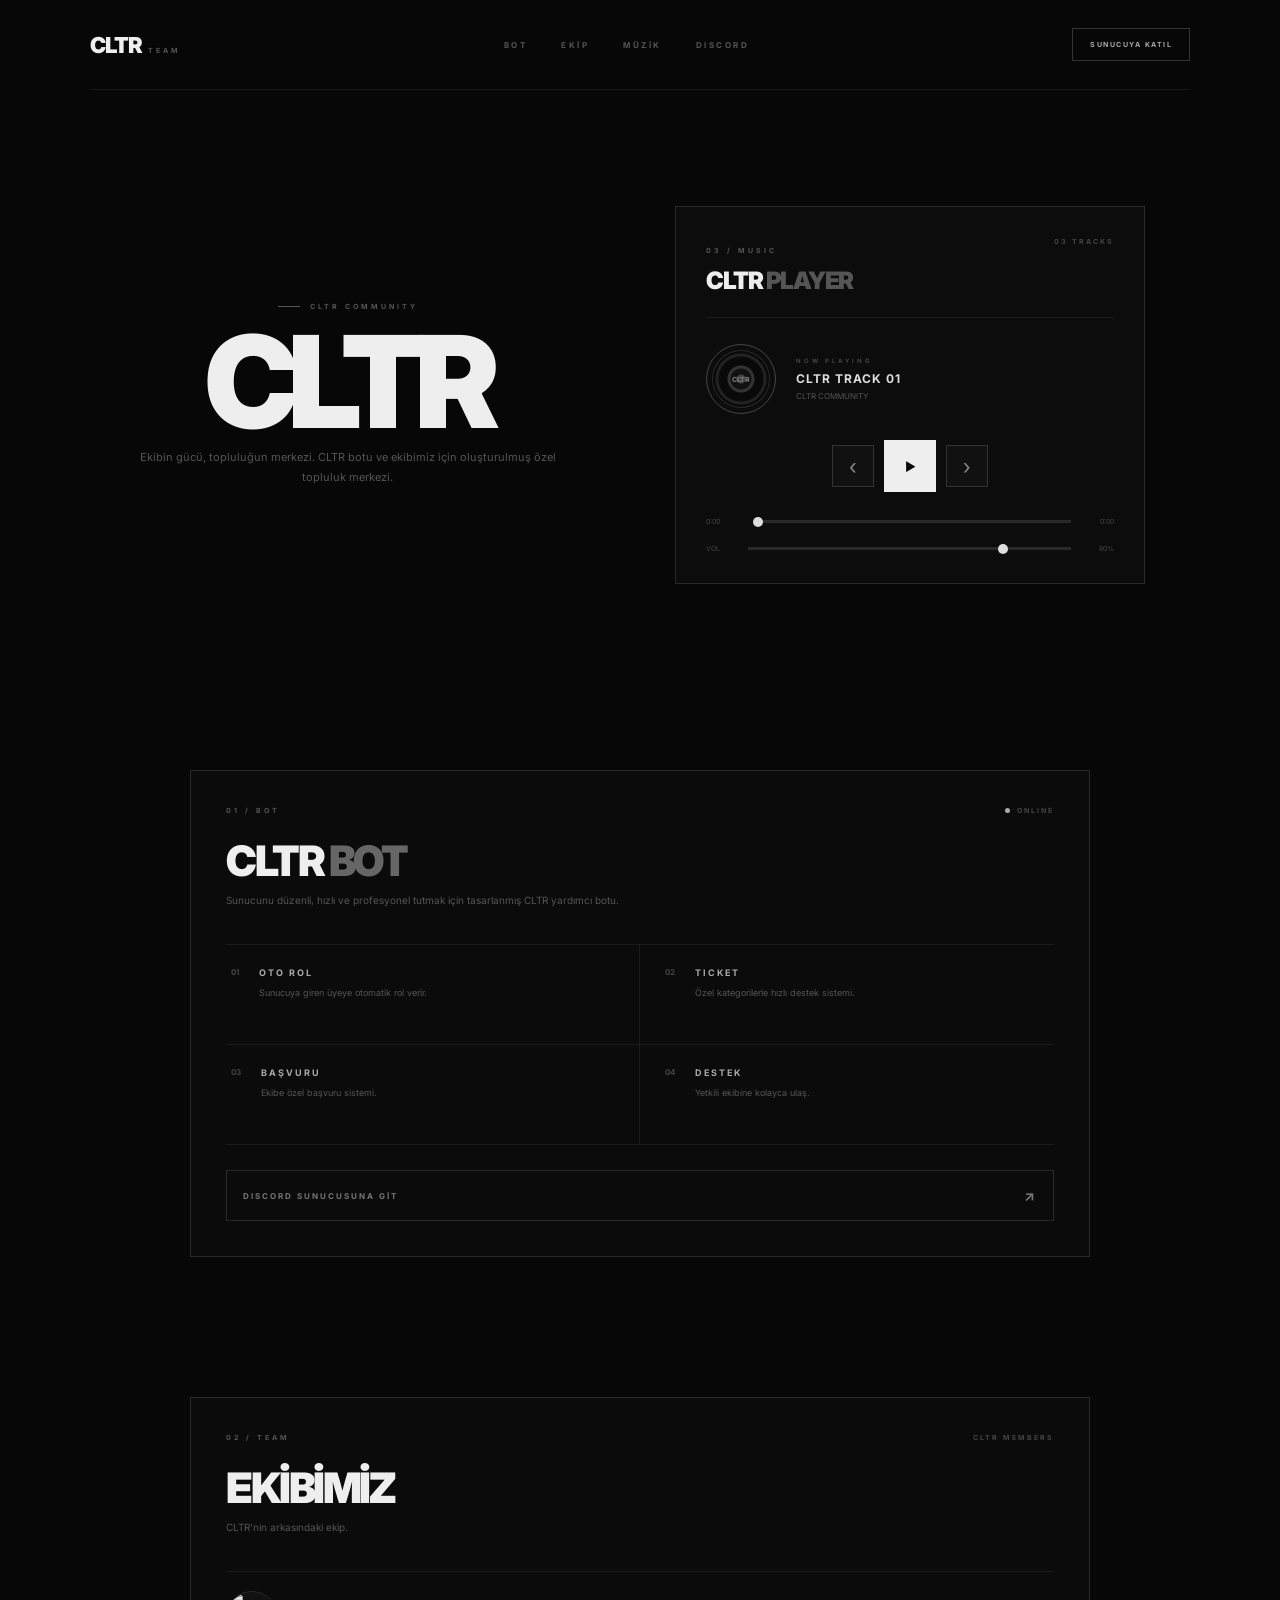
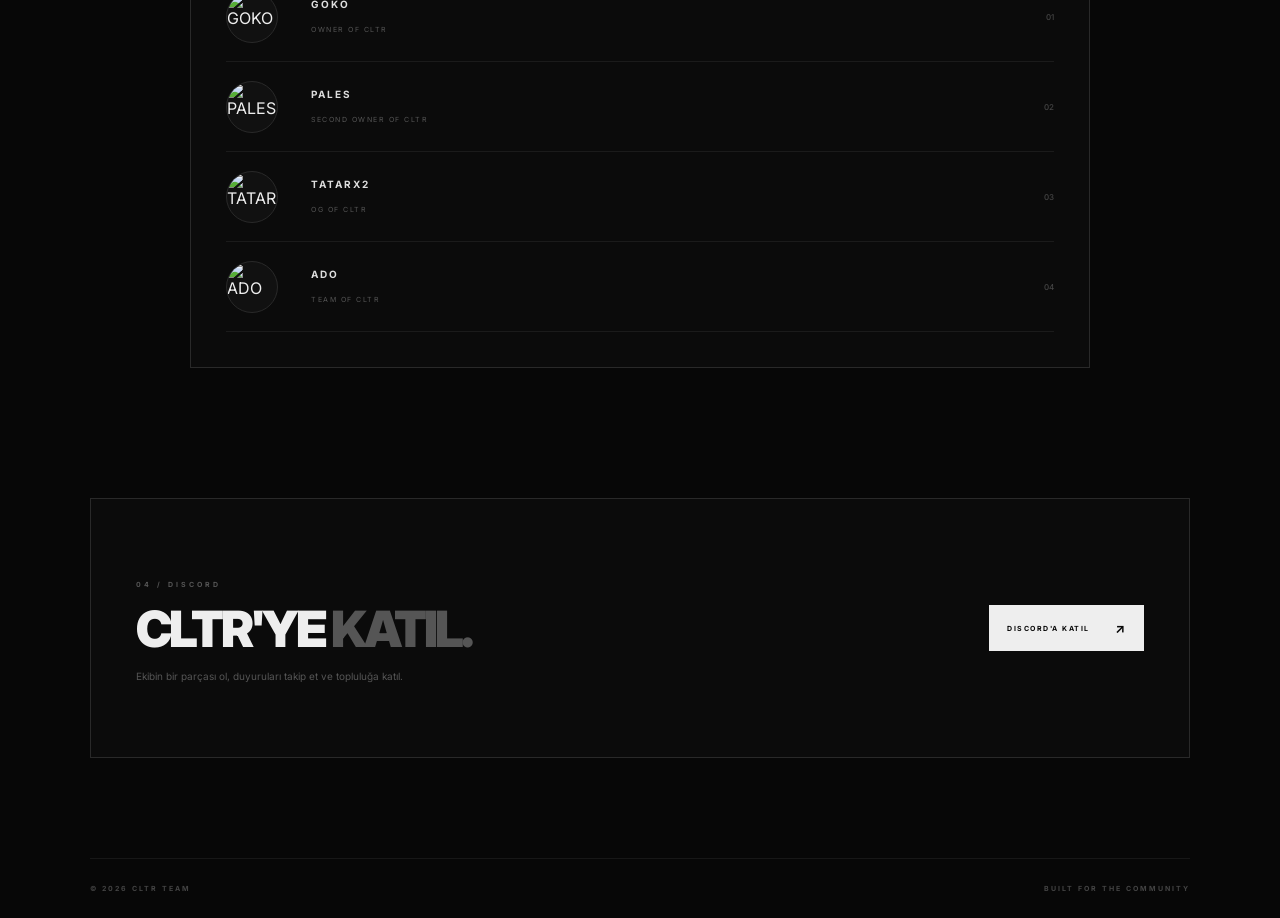
==== commit d762b90e: "Update index.html" ====
--- a/index.html
+++ b/index.html
@@ -552,41 +552,6 @@
 
 
 
-            <!-- CYA -->
-
-            <article class="member">
-
-                <div class="avatar">
-
-                    <img
-                        src="https://i.hizliresim.com/c5vpa91.png"
-                        alt="CYA"
-                    >
-
-                </div>
-
-
-                <div class="member-info">
-
-                    <strong>
-                        CYA
-                    </strong>
-
-                    <span>
-                        TEAM OF CLTR
-                    </span>
-
-                </div>
-
-
-                <b>
-                    03
-                </b>
-
-            </article>
-
-
-
             <!-- TATARX2 -->
 
             <article class="member">
@@ -605,6 +570,41 @@
 
                     <strong>
                         TATARX2
+                    </strong>
+
+                    <span>
+                        OG OF CLTR
+                    </span>
+
+                </div>
+
+
+                <b>
+                    03
+                </b>
+
+            </article>
+
+
+
+            <!-- ADO -->
+
+            <article class="member">
+
+                <div class="avatar">
+
+                    <img
+                        src="https://i.hizliresim.com/sm72esd5.png"
+                        alt="ADO"
+                    >
+
+                </div>
+
+
+                <div class="member-info">
+
+                    <strong>
+                        ADO
                     </strong>
 
                     <span>
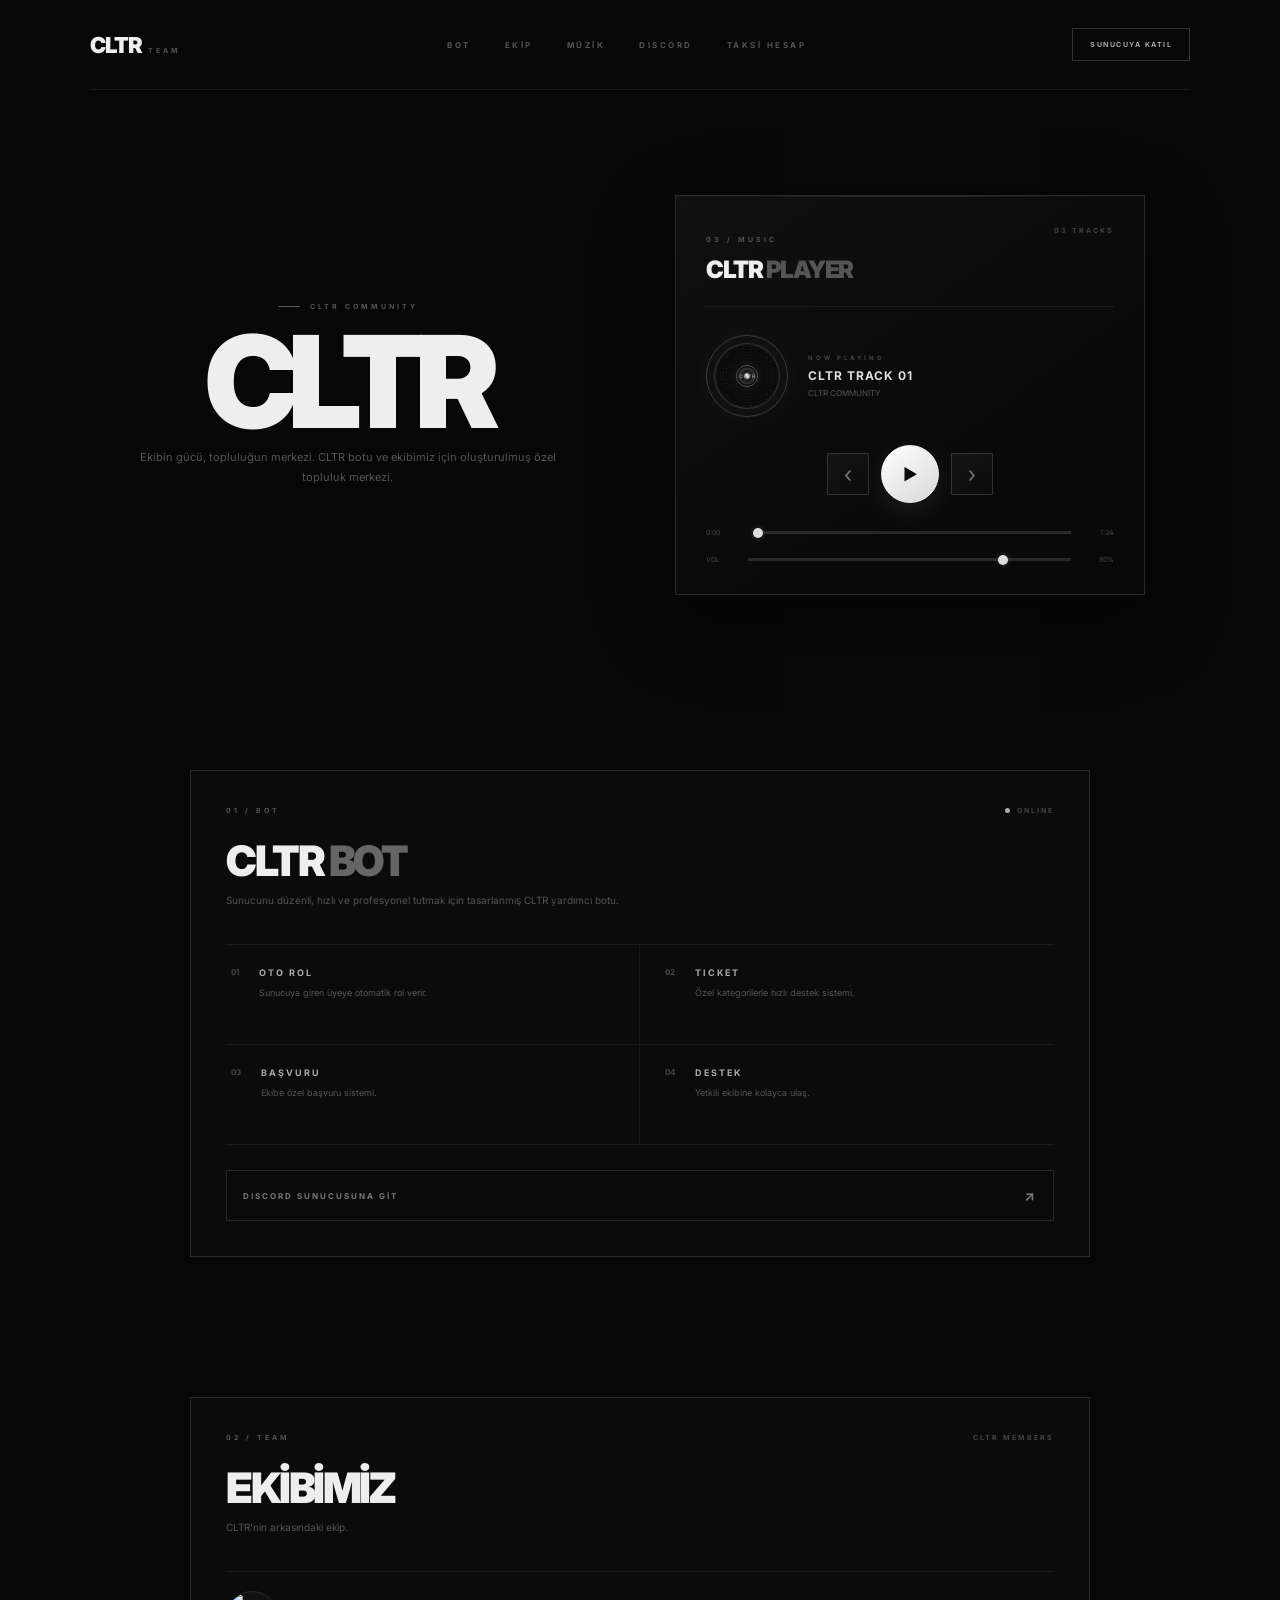
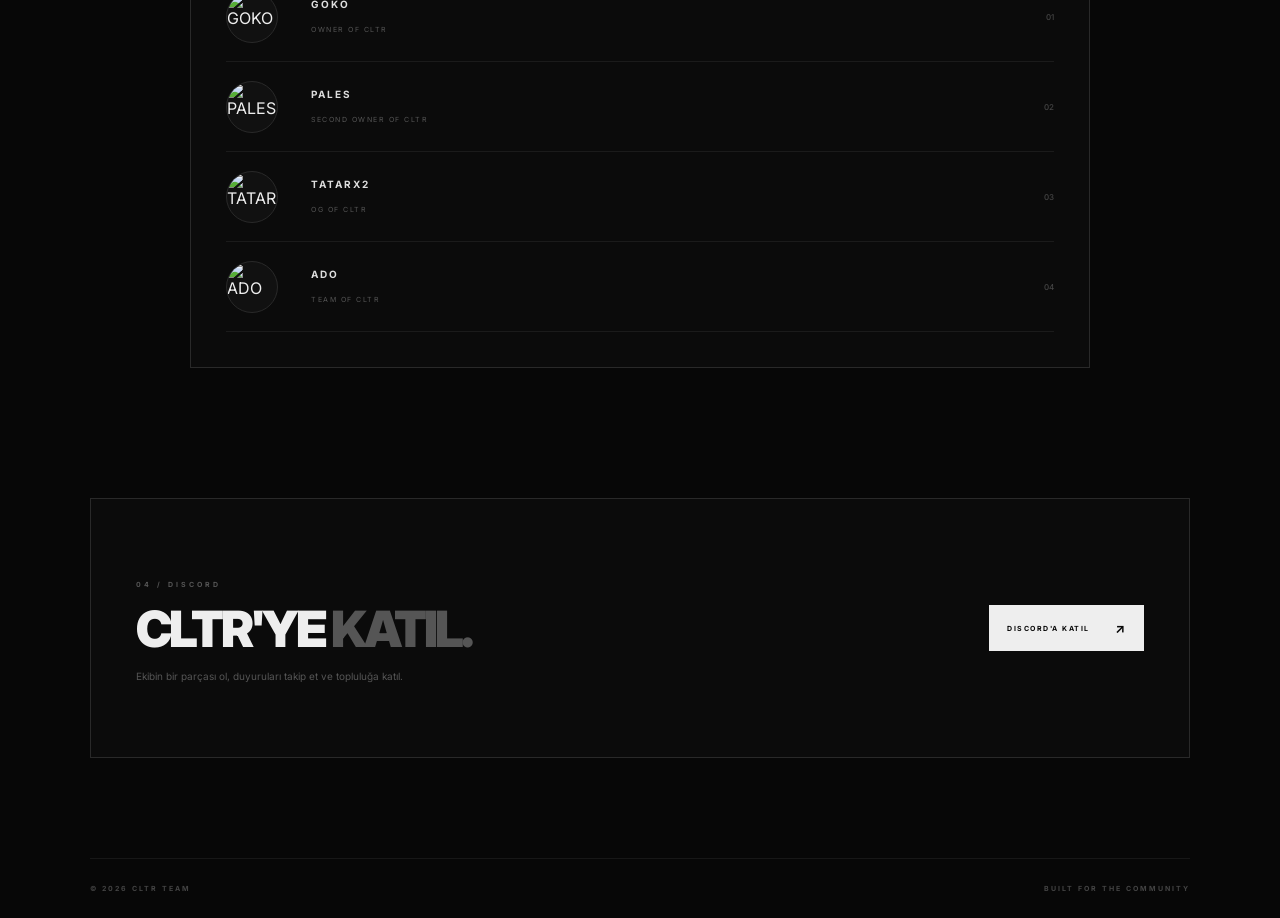
==== commit bc0d8ec8: "Update index.html" ====
--- a/index.html
+++ b/index.html
@@ -54,17 +54,19 @@
     </a>
 
 
-    <nav>
-
-        <a href="#bot">BOT</a>
-
-        <a href="#team">EKİP</a>
-
-        <a href="#music">MÜZİK</a>
-
-        <a href="#discord">DISCORD</a>
-
-    </nav>
+  <nav>
+      
+    <a href="#bot">BOT</a>
+      
+    <a href="#team">EKİP</a>
+      
+    <a href="#music">MÜZİK</a>
+      
+    <a href="#discord">DISCORD</a>
+      
+    <a href="taksi.html">TAKSİ HESAP</a>
+      
+</nav>
 
 
     <a
--- a/style.css
+++ b/style.css
@@ -241,7 +241,6 @@
     padding: 14px 17px;
 
     font-size: 7px;
-
     font-weight: 700;
 
     letter-spacing: 1.5px;
@@ -279,7 +278,7 @@
 
 
 /* =====================================================
-   HERO PLAYER
+   PREMIUM HERO PLAYER
 ===================================================== */
 
 .hero-player {
@@ -289,9 +288,48 @@
 
     padding: 30px;
 
+    position: relative;
+
     border: 1px solid #292929;
 
-    background: #0c0c0c;
+    background:
+        linear-gradient(
+            145deg,
+            #111 0%,
+            #0b0b0b 45%,
+            #080808 100%
+        );
+
+    box-shadow:
+        0 25px 70px rgba(0,0,0,.35),
+        inset 0 1px 0 rgba(255,255,255,.025);
+
+    overflow: hidden;
+}
+
+
+/* ÜST PARLAK ÇİZGİ */
+
+.hero-player::before {
+    content: "";
+
+    position: absolute;
+
+    top: 0;
+    left: 12%;
+
+    width: 76%;
+    height: 1px;
+
+    background:
+        linear-gradient(
+            90deg,
+            transparent,
+            #555,
+            transparent
+        );
+
+    opacity: .35;
 }
 
 
@@ -312,7 +350,6 @@
     color: #555;
 
     font-size: 7px;
-
     font-weight: 700;
 
     letter-spacing: 3px;
@@ -324,7 +361,6 @@
     color: #eee;
 
     font-size: 24px;
-
     font-weight: 900;
 
     letter-spacing: -1.5px;
@@ -340,14 +376,15 @@
     color: #444;
 
     font-size: 7px;
-
     font-weight: 700;
 
     letter-spacing: 2px;
 }
 
 
-/* NOW PLAYING */
+/* =====================================================
+   NOW PLAYING
+===================================================== */
 
 .now-playing {
     display: flex;
@@ -356,56 +393,165 @@
 
     gap: 20px;
 
-    padding: 26px 0;
-}
-
-
-/* DISC */
+    padding: 28px 0;
+}
+
+
+/* =====================================================
+   VINYL PLAK
+===================================================== */
 
 .disc {
-    width: 70px;
-    height: 70px;
+    width: 82px;
+    height: 82px;
 
     flex-shrink: 0;
 
+    position: relative;
+
     display: flex;
 
     align-items: center;
     justify-content: center;
 
-    border: 1px solid #444;
+    border: 1px solid #3b3b3b;
+
+    border-radius: 50%;
+
+    background:
+        repeating-radial-gradient(
+            circle,
+            #050505 0px,
+            #101010 1px,
+            #050505 2px,
+            #181818 3px
+        );
+
+    color: #777;
+
+    font-size: 6px;
+
+    font-weight: 900;
+
+    letter-spacing: 1px;
+
+    box-shadow:
+        0 0 0 1px #111,
+        0 0 25px rgba(255,255,255,.04),
+        inset 0 0 0 7px #080808,
+        inset 0 0 0 8px #292929;
+
+    overflow: hidden;
+
+    transition:
+        box-shadow .35s ease,
+        transform .35s ease;
+}
+
+
+/* PLAK HALKALARI */
+
+.disc::before {
+    content: "";
+
+    position: absolute;
+
+    inset: 8px;
+
+    border-radius: 50%;
+
+    border: 1px solid rgba(255,255,255,.07);
+
+    box-shadow:
+        0 0 0 8px rgba(255,255,255,.015),
+        0 0 0 16px rgba(255,255,255,.012),
+        0 0 0 24px rgba(255,255,255,.008);
+}
+
+
+/* PLAK MERKEZİ */
+
+.disc::after {
+    content: "";
+
+    position: absolute;
+
+    width: 20px;
+    height: 20px;
 
     border-radius: 50%;
 
     background:
         radial-gradient(
             circle,
-            #444 0 4px,
-            #111 5px 10px,
-            #333 11px 13px,
-            #090909 14px 22px,
-            #222 23px 25px,
-            #090909 26px
+            #ddd 0 2px,
+            #555 3px,
+            #161616 4px,
+            #333 8px,
+            #0b0b0b 9px
         );
 
+    border: 1px solid #555;
+
+    box-shadow:
+        0 0 12px rgba(255,255,255,.08);
+}
+
+
+/* CLTR LOGOSU */
+
+.disc span {
+    position: relative;
+
+    z-index: 2;
+
     color: #777;
 
-    font-size: 7px;
-
-    font-weight: 800;
+    font-size: 5px;
+
+    letter-spacing: 1px;
+}
+
+
+/* PLAK DÖNÜŞÜ */
+
+@keyframes vinylSpin {
+
+    from {
+        transform: rotate(0deg);
+    }
+
+    to {
+        transform: rotate(360deg);
+    }
+
+}
+
+
+/* MÜZİK ÇALIYORSA */
+
+.disc.playing {
+    animation:
+        vinylSpin 3s linear infinite;
 
     box-shadow:
-        inset 0 0 0 5px #0c0c0c,
-        inset 0 0 0 6px #292929;
-}
-
-
-/* SONG INFO */
+        0 0 0 1px #444,
+        0 0 30px rgba(255,255,255,.08),
+        inset 0 0 0 7px #080808,
+        inset 0 0 0 8px #333;
+}
+
+
+/* =====================================================
+   SONG INFO
+===================================================== */
 
 .song-info {
     display: flex;
 
     flex-direction: column;
+
+    min-width: 0;
 }
 
 .song-info small {
@@ -426,6 +572,12 @@
     font-size: 12px;
 
     letter-spacing: 1px;
+
+    white-space: nowrap;
+
+    overflow: hidden;
+
+    text-overflow: ellipsis;
 }
 
 .song-info span {
@@ -445,9 +597,10 @@
     display: flex;
 
     align-items: center;
+
     justify-content: center;
 
-    gap: 10px;
+    gap: 12px;
 
     margin-bottom: 25px;
 }
@@ -463,38 +616,71 @@
 
     border: 1px solid #333;
 
-    background: #111;
-
-    color: #888;
+    background:
+        linear-gradient(
+            145deg,
+            #151515,
+            #0b0b0b
+        );
+
+    color: #777;
 
     cursor: pointer;
 
-    font-size: 21px;
-
-    transition: .2s ease;
+    font-size: 22px;
+
+    transition:
+        color .2s ease,
+        border-color .2s ease,
+        transform .2s ease,
+        background .2s ease;
 }
 
 .controls button:hover {
     color: #fff;
 
     border-color: #777;
-}
+
+    background: #181818;
+
+    transform: translateY(-2px);
+}
+
+
+/* PLAY */
 
 .controls .play-button {
-    width: 52px;
-    height: 52px;
-
-    border-color: #eee;
-
-    background: #eee;
+    width: 58px;
+    height: 58px;
+
+    border: 1px solid #eee;
+
+    border-radius: 50%;
+
+    background:
+        linear-gradient(
+            145deg,
+            #fff,
+            #d8d8d8
+        );
 
     color: #080808;
 
-    font-size: 12px;
+    font-size: 16px;
+
+    box-shadow:
+        0 8px 25px rgba(255,255,255,.08);
 }
 
 .controls .play-button:hover {
     background: #fff;
+
+    transform:
+        translateY(-3px)
+        scale(1.03);
+
+    box-shadow:
+        0 12px 30px rgba(255,255,255,.12);
 }
 
 
@@ -530,6 +716,9 @@
     border-radius: 50%;
 
     background: #ddd;
+
+    box-shadow:
+        0 0 0 3px rgba(255,255,255,.04);
 }
 
 input[type="range"]::-moz-range-thumb {
@@ -763,7 +952,9 @@
 }
 
 
-/* WIDE BUTTON */
+/* =====================================================
+   WIDE BUTTON
+===================================================== */
 
 .wide-button {
     width: 100%;
@@ -979,6 +1170,7 @@
     display: flex;
 
     align-items: center;
+
     justify-content: space-between;
 
     gap: 40px;
